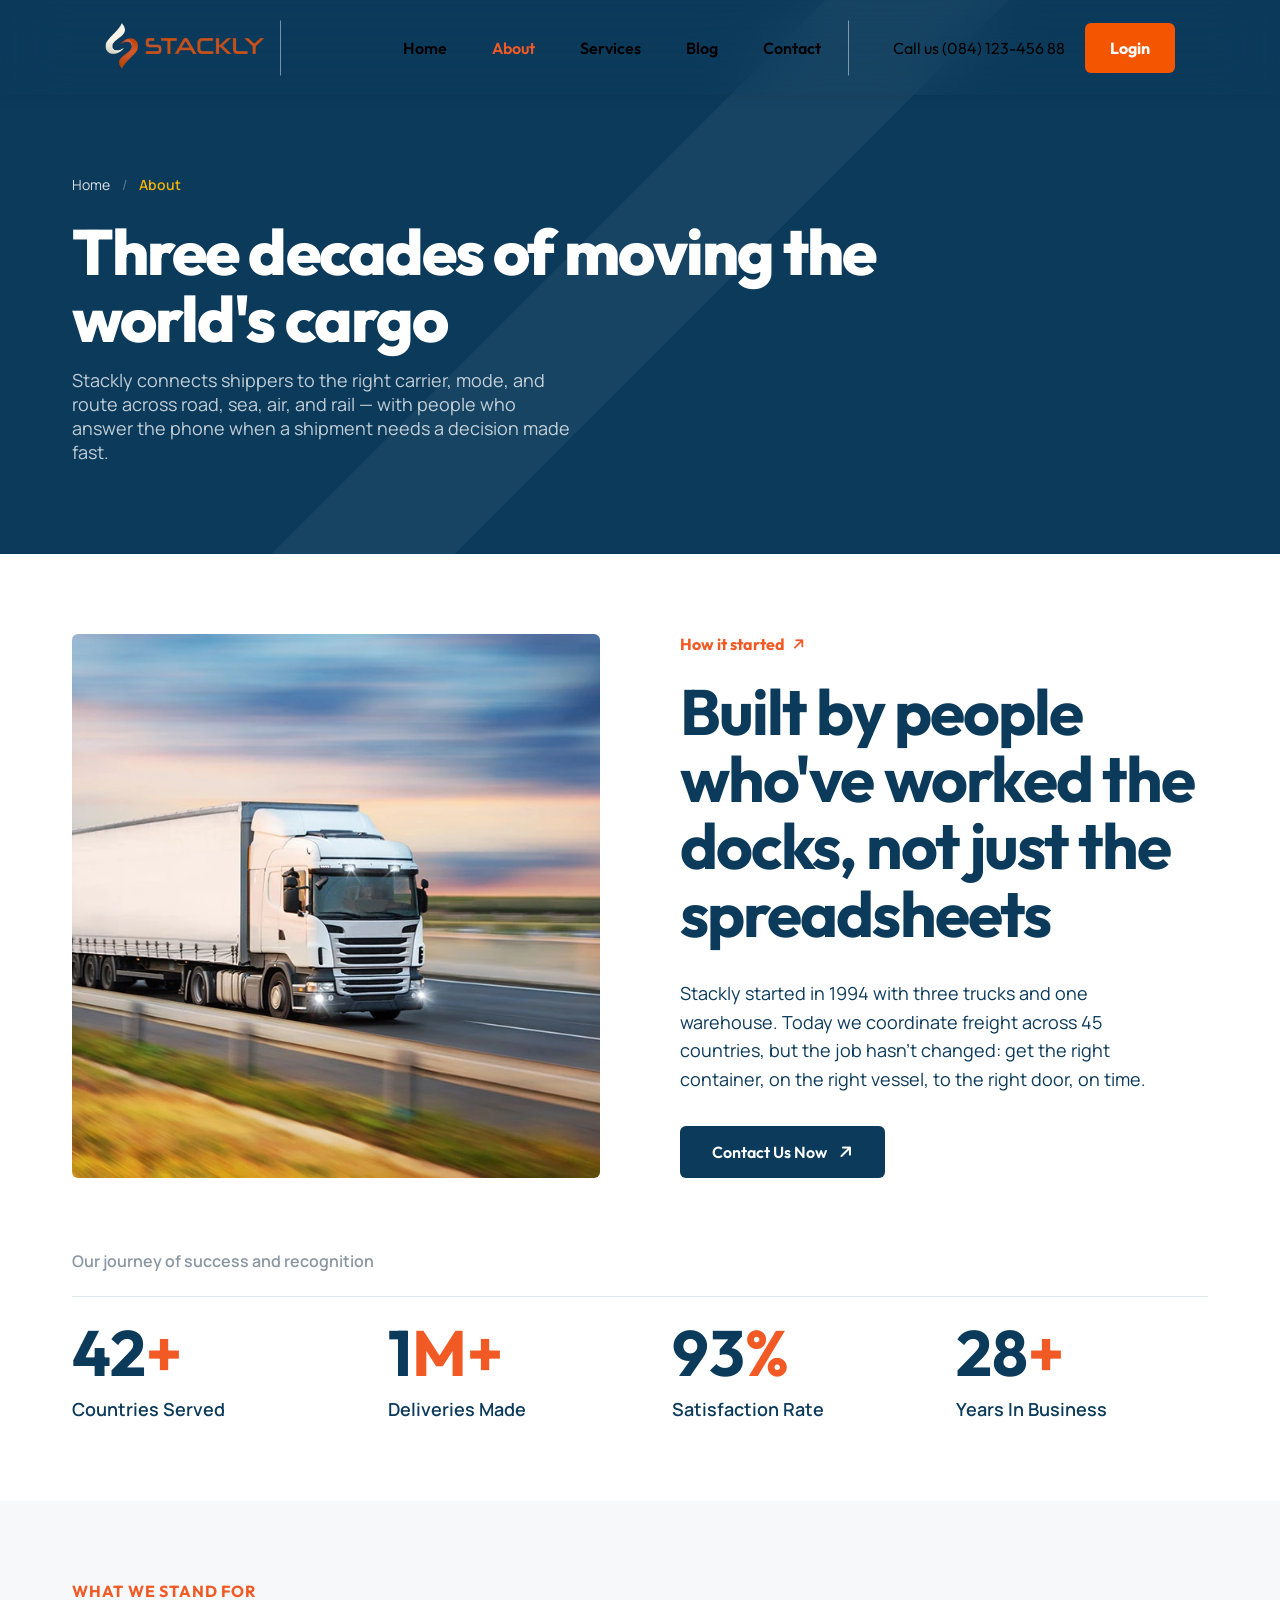
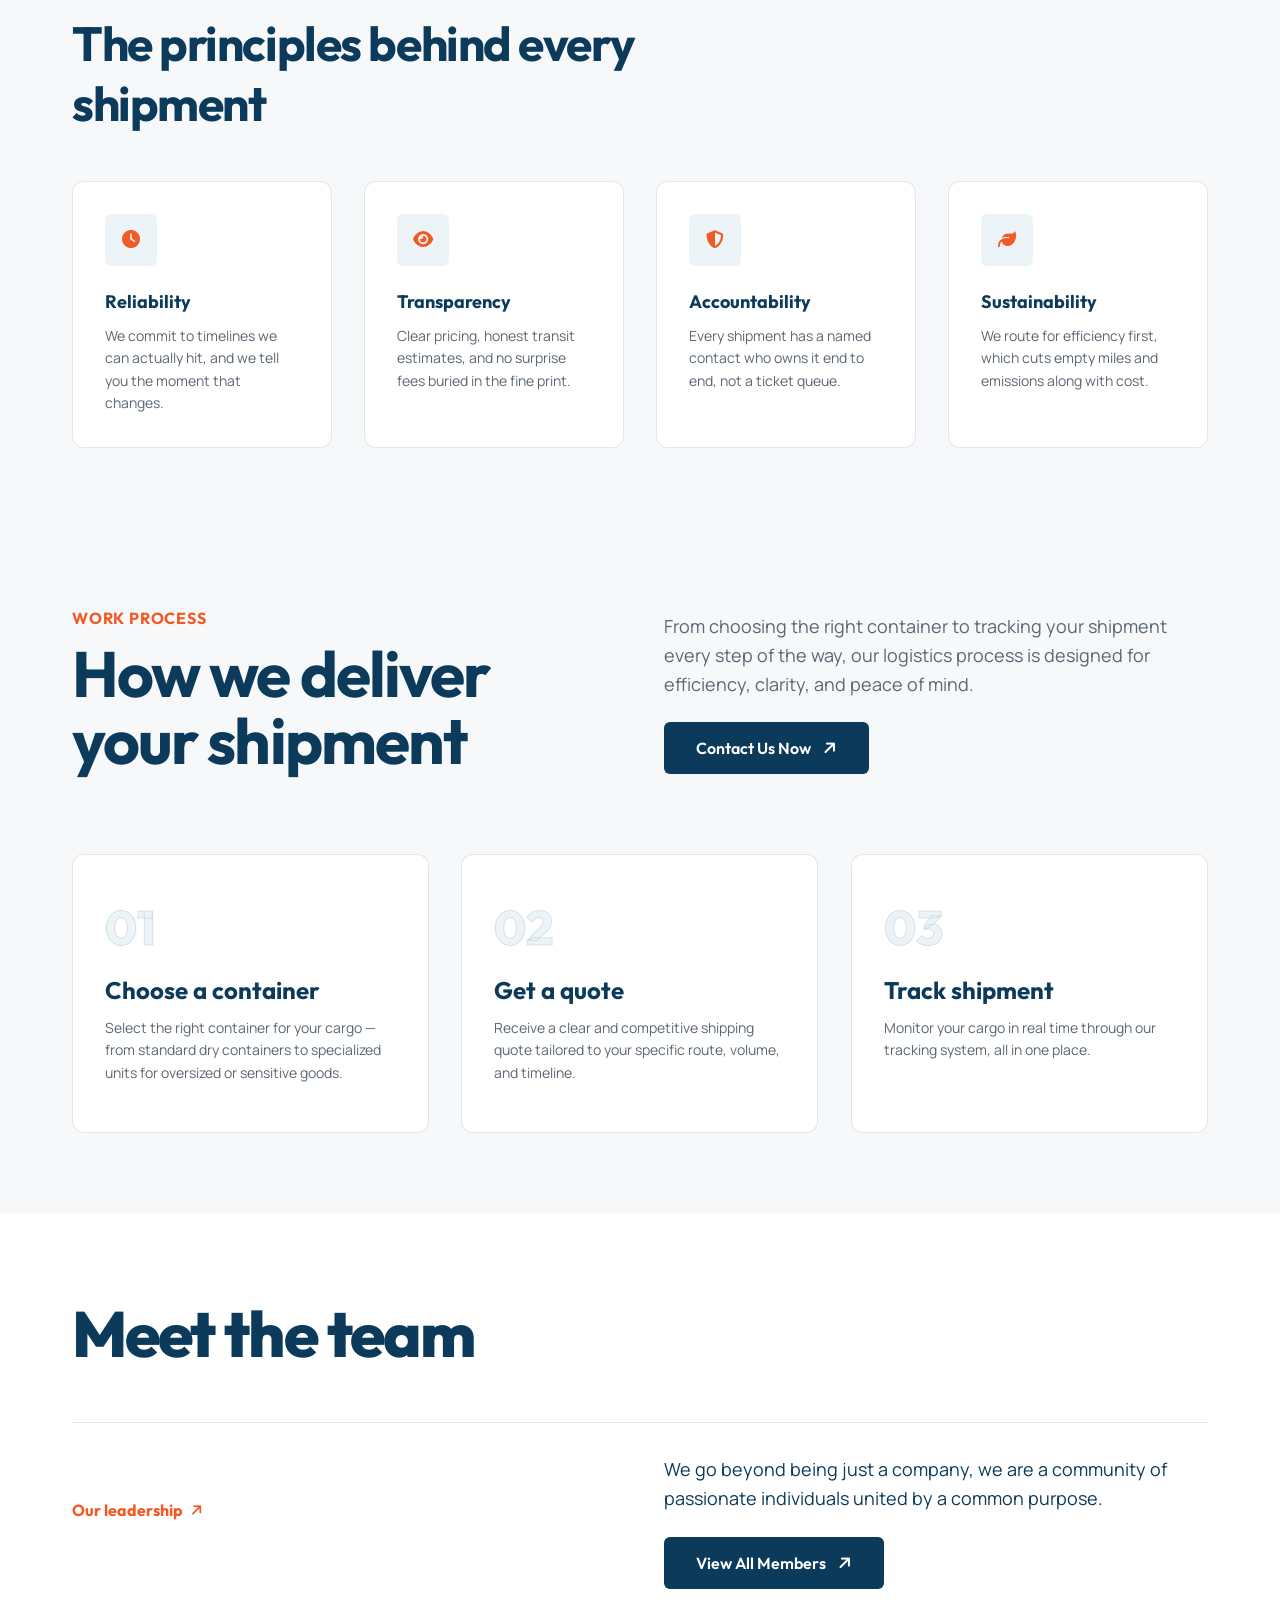
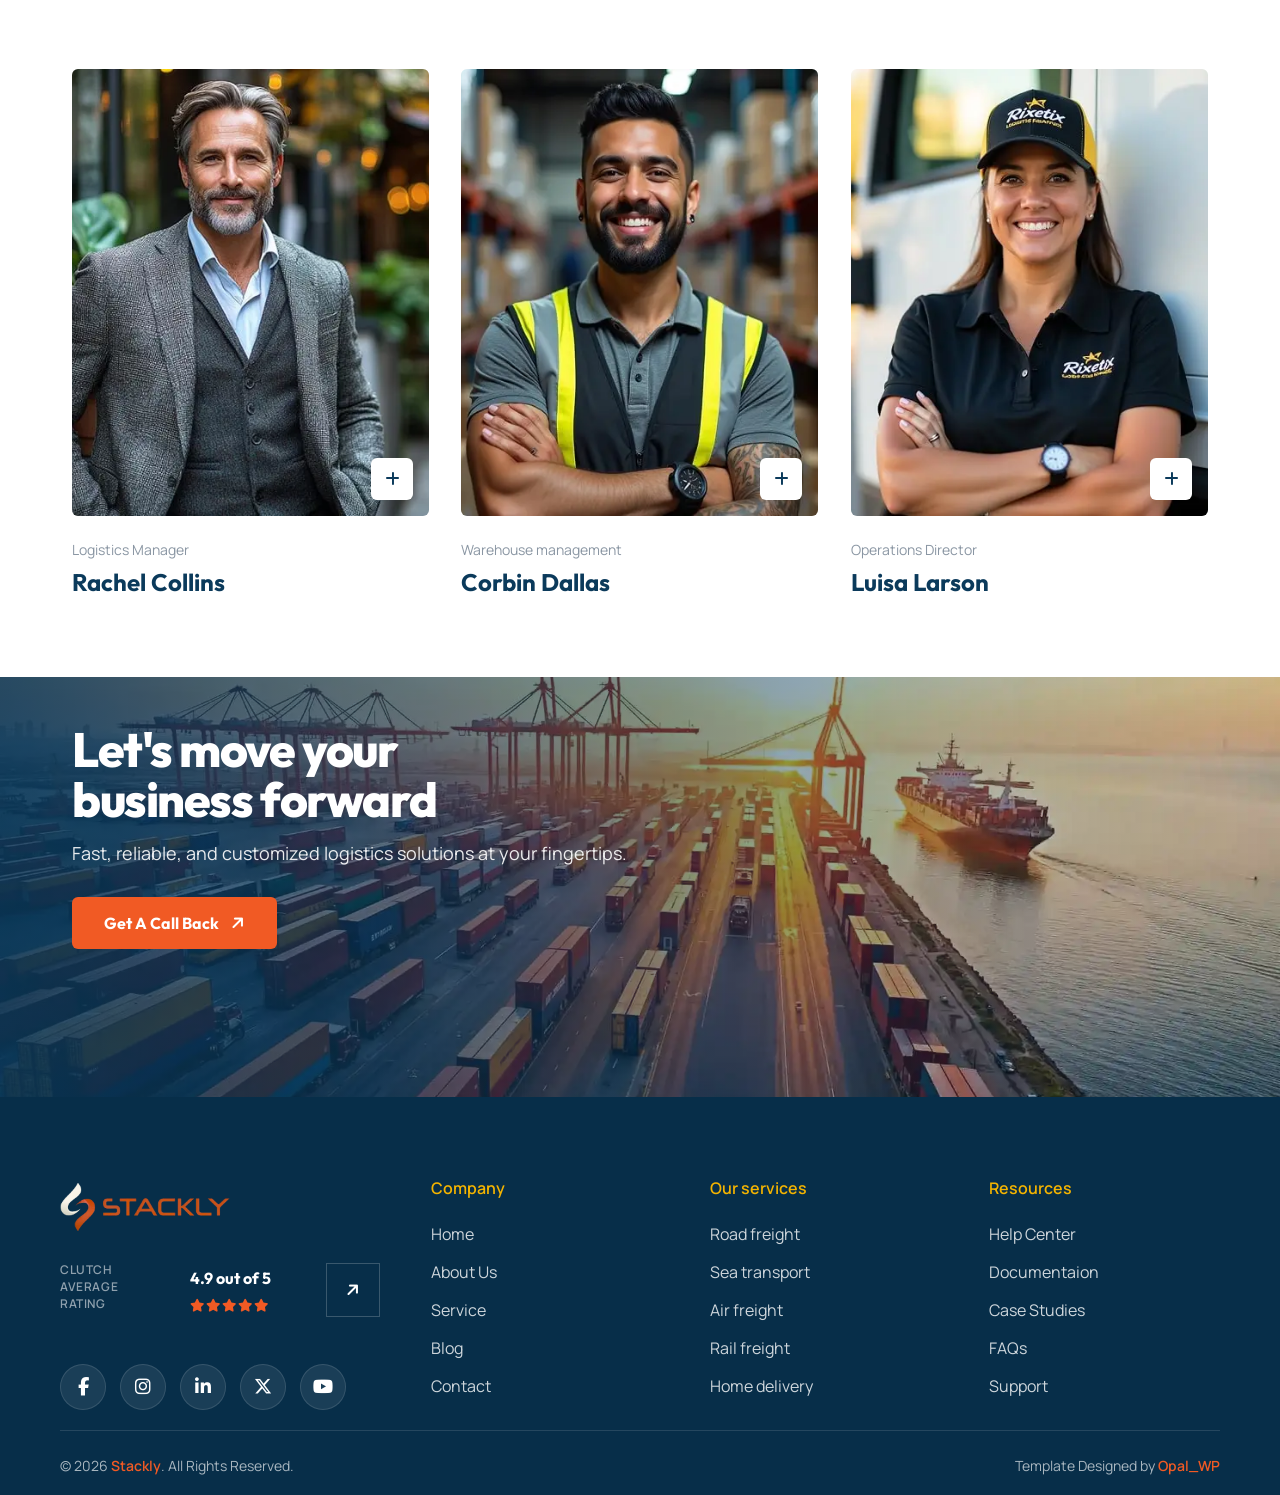
==== about.html @ 56088b1c "pages are complete" ====
<!DOCTYPE html>
<html lang="en">

<head>
    <meta charset="UTF-8">
    <meta name="viewport" content="width=device-width, initial-scale=1.0">
    <link rel="stylesheet" href="https://cdnjs.cloudflare.com/ajax/libs/font-awesome/6.7.2/css/all.min.css">
    <link
        href="https://fonts.googleapis.com/css2?family=Outfit:wght@300;400;500;600;700;800&family=Manrope:wght@400;500;600;700;800&display=swap"
        rel="stylesheet">
    <link rel="stylesheet" href="style.css">
    <link rel="stylesheet" href="pages-extra.css">
    <title>About Us - Stackly Freight Brokerage</title>
</head>

<body>

    <header class="header">
        <div class="logo-area">
            <a href="./index.html">
                <img src="./src/logo/Untitled design-compressed (1).webp" alt="Stackly logo">
            </a>
        </div>

        <nav class="nav-links">
            <a href="./home.html">Home</a>
            <a href="./about.html" class="active">About</a>
            <a href="./service.html">Services</a>
            <a href="./blog.html">Blog</a>
            <a href="./contact.html">Contact</a>
            <a href="./login.html" class="desktop-quote-btn">
                Login
            </a>
        </nav>

        <div class="contact">
            <div class="number">
                Call us (084) 123-456 88
            </div>

            <a href="./login.html" class="quote-btn">
                Login
            </a>
        </div>
        <div class="hamburger">
            <span></span>
            <span></span>
            <span></span>
        </div>

    </header>

    <section class="page-hero" style="padding-bottom: 90px; margin-bottom:0;">
        <div class="page-hero-inner">
            <div class="breadcrumb">
                <a href="./index.html">Home</a>
                <span class="sep">/</span>
                <span class="current">About</span>
            </div>
            <h1>Three decades of moving the world's cargo</h1>
            <p class="para">Stackly connects shippers to the right carrier, mode, and route across road, sea, air, and rail — with people who answer the phone when a shipment needs a decision made fast.</p>
        </div>
    </section>

    <section class="about-stats">
        <div class="about-inner">

            <div class="about-img sk-animate sk-fade-right">
                <img src="./src/images/service_6.webp" alt="Truck at warehouse loading dock">
            </div>

            <div class="about-content sk-animate sk-fade-left">
                <a href="./contact.html" class="eyebrow-link">How it started <i class="fa-solid fa-arrow-right"></i></a>
                <h2>Built by people who've worked the docks, not just the spreadsheets</h2>
                <p class="para">Stackly started in 1994 with three trucks and one warehouse. Today we coordinate freight across 45 countries, but the job hasn't changed: get the right container, on the right vessel, to the right door, on time.</p>
                <a href="./contact.html" class="btn-primary">Contact Us Now <i class="fa-solid fa-arrow-right"></i></a>
            </div>

            <div class="stats-row sk-animate">
                <p class="stats-caption">Our journey of success and recognition</p>
                <div class="stats-grid">
                    <div class="stat-item">
                        <h3><span class="counter" data-target="45">0</span><span class="stat-suffix">+</span></h3>
                        <p>Countries Served</p>
                    </div>
                    <div class="stat-item">
                        <h3><span class="counter" data-target="2">0</span><span class="stat-unit">M</span><span
                                class="stat-suffix">+</span></h3>
                        <p>Deliveries Made</p>
                    </div>
                    <div class="stat-item">
                        <h3><span class="counter" data-target="99">0</span><span class="stat-suffix">%</span></h3>
                        <p>Satisfaction Rate</p>
                    </div>
                    <div class="stat-item">
                        <h3><span class="counter" data-target="30">0</span><span class="stat-suffix">+</span></h3>
                        <p>Years In Business</p>
                    </div>
                </div>
            </div>

        </div>
    </section>

    <section class="values">
        <div class="values-inner">
            <div class="values-head sk-animate">
                <span class="eyebrow">What we stand for</span>
                <h2>The principles behind every shipment</h2>
            </div>
            <div class="values-grid">
                <div class="value-card sk-animate">
                    <i class="fa-solid fa-clock"></i>
                    <h4>Reliability</h4>
                    <p>We commit to timelines we can actually hit, and we tell you the moment that changes.</p>
                </div>
                <div class="value-card sk-animate sk-delay-1">
                    <i class="fa-solid fa-eye"></i>
                    <h4>Transparency</h4>
                    <p>Clear pricing, honest transit estimates, and no surprise fees buried in the fine print.</p>
                </div>
                <div class="value-card sk-animate sk-delay-2">
                    <i class="fa-solid fa-shield-halved"></i>
                    <h4>Accountability</h4>
                    <p>Every shipment has a named contact who owns it end to end, not a ticket queue.</p>
                </div>
                <div class="value-card sk-animate sk-delay-3">
                    <i class="fa-solid fa-leaf"></i>
                    <h4>Sustainability</h4>
                    <p>We route for efficiency first, which cuts empty miles and emissions along with cost.</p>
                </div>
            </div>
        </div>
    </section>

    <section class="process">
        <div class="process-inner">
            <div class="process-head">
                <div class="process-head-left sk-animate sk-fade-right">
                    <p class="eyebrow">Work process</p>
                    <h2>How we deliver your shipment</h2>
                </div>
                <div class="process-head-right sk-animate sk-fade-left">
                    <p class="para">From choosing the right container to tracking your shipment every step of the way,
                        our logistics process is designed for efficiency, clarity, and peace of mind.</p>
                    <a href="./contact.html" class="btn-primary">Contact Us Now <i
                            class="fa-solid fa-arrow-right"></i></a>
                </div>
            </div>

            <div class="process-grid">
                <div class="process-step sk-animate">
                    <span class="process-num">01</span>
                    <h3>Choose a container</h3>
                    <p>Select the right container for your cargo — from standard dry containers to specialized units for
                        oversized or sensitive goods.</p>
                </div>
                <div class="process-step sk-animate sk-delay-1">
                    <span class="process-num">02</span>
                    <h3>Get a quote</h3>
                    <p>Receive a clear and competitive shipping quote tailored to your specific route, volume, and
                        timeline.</p>
                </div>
                <div class="process-step sk-animate sk-delay-2">
                    <span class="process-num">03</span>
                    <h3>Track shipment</h3>
                    <p>Monitor your cargo in real time through our tracking system, all in one place.</p>
                </div>
            </div>
        </div>
    </section>

    <section class="team">
        <div class="team-inner">

            <h2 class="team-title sk-animate">Meet the team</h2>

            <div class="team-head">
                <a href="./404.html" class="eyebrow-link">Our leadership <i class="fa-solid fa-arrow-right"></i></a>
                <div class="team-head-right">
                    <p class="para">We go beyond being just a company, we are a community of passionate individuals
                        united by a common purpose.</p>
                    <a href="./404.html" class="btn-primary">View All Members <i
                            class="fa-solid fa-arrow-right"></i></a>
                </div>
            </div>

            <div class="team-grid">
                <div class="team-card sk-animate">
                    <div class="team-img">
                        <img src="./src/images/team-1.webp" alt="Rachel Collins">
                        <button class="team-plus" aria-label="View profile"><i class="fa-solid fa-plus"></i></button>
                    </div>
                    <p class="team-role">Logistics Manager</p>
                    <h3>Rachel Collins</h3>
                </div>
                <div class="team-card sk-animate sk-delay-1">
                    <div class="team-img">
                        <img src="./src/images/team-2.webp" alt="Corbin Dallas">
                        <button class="team-plus" aria-label="View profile"><i class="fa-solid fa-plus"></i></button>
                    </div>
                    <p class="team-role">Warehouse management</p>
                    <h3>Corbin Dallas</h3>
                </div>
                <div class="team-card sk-animate sk-delay-2">
                    <div class="team-img">
                        <img src="./src/images/team-3.webp" alt="Luisa Larson">
                        <button class="team-plus" aria-label="View profile"><i class="fa-solid fa-plus"></i></button>
                    </div>
                    <p class="team-role">Operations Director</p>
                    <h3>Luisa Larson</h3>
                </div>
            </div>

        </div>
    </section>

    <section class="cta-banner">
        <div class="cta-bg">
            <img src="./src/images/h3_bg-5 (1) (1).webp" alt="Container port at sunset">
        </div>
        <div class="cta-inner sk-animate">
            <h2>Let's move your<br>business forward</h2>
            <p>Fast, reliable, and customized logistics solutions at your fingertips.</p>
            <a href="./contact.html" class="btn-cta">Get A Call Back <i class="fa-solid fa-arrow-right"></i></a>
        </div>
    </section>

      <footer class="site-footer">
        <div class="footer-inner">
 
            <div class="footer-top">
                <div class="footer-brand">
                    <a href="./index.html">
                        <img src="./src/logo/Untitled design-compressed (1).webp" alt="Stackly logo" class="footer-logo">
     
                    </a>
                    <div class="footer-rating">
                        <span class="rating-label">Clutch Average Rating</span>
                        <div class="rating-row">
                            <span class="rating-score">4.9 out of 5</span>
                            <span class="rating-stars">
                                <i class="fa-solid fa-star"></i>
                                <i class="fa-solid fa-star"></i>
                                <i class="fa-solid fa-star"></i>
                                <i class="fa-solid fa-star"></i>
                                <i class="fa-solid fa-star"></i>
                            </span>
                        </div>
                        <a href="./contact.html" class="rating-arrow" aria-label="Read our reviews"><i class="fa-solid fa-arrow-right"></i></a>
                    </div>
                   <div class="social">
    <a href="./404.html" aria-label="Facebook">
        <i class="fa-brands fa-facebook-f"></i>
    </a>

    <a href="./404.html" aria-label="Instagram">
        <i class="fa-brands fa-instagram"></i>
    </a>

    <a href="./404.html" aria-label="LinkedIn">
        <i class="fa-brands fa-linkedin-in"></i>
    </a>

    <a href="./404.html" aria-label="X">
        <i class="fa-brands fa-x-twitter"></i>
    </a>

    <a href="./404.html" aria-label="YouTube">
        <i class="fa-brands fa-youtube"></i>
    </a>
</div>
                </div>
 
                <div class="footer-links">
                    <h4>Company</h4>
                    <ul>
                         <li><a href="./home.html">Home</a></li>
                         <li><a href="./about.html">About Us</a></li>
                        <li><a href="./service.html">Service</a></li>
                        <li><a href="./blog.html">Blog</a></li>
                        <li><a href="./contact.html">Contact</a></li>
                    </ul>
                </div>
 
                <div class="footer-links">
                    <h4>Our services</h4>
                    <ul>
                        <li><a href="./service.html">Road freight</a></li>
                        <li><a href="./service.html">Sea transport</a></li>
                        <li><a href="./service.html">Air freight</a></li>
                        <li><a href="./service.html">Rail freight</a></li>
                        <li><a href="./service.html">Home delivery</a></li>
                     
                    </ul>
                </div>
                <div class="footer-links">
                    <h4>Resources</h4>
                    <ul>
                        <li><a href="./404.html">Help Center</a></li>
                        <li><a href="./404.html">Documentaion</a></li>
                        <li><a href="./404.html">Case Studies</a></li>
                        <li><a href="./404.html">FAQs</a></li>
                        <li><a href="./404.html">Support</a></li>
                    </ul>
                </div>
            </div>
 
 
           
 
            <div class="footer-divider"></div>
 
            <div class="footer-bottom">
                <p>© 2026 <span class="brand-accent">Stackly</span>. All Rights Reserved.</p>
                <p>Template Designed by <span class="brand-accent">Opal_WP</span></p>
            </div>
 
        </div>
    </footer>

    <script src="./nav.js"></script>
    <script src="./counter.js"></script>
    <script>
        document.addEventListener('DOMContentLoaded', () => {
            const revealEls = document.querySelectorAll('.sk-animate');
            if (!revealEls.length) return;
            const observer = new IntersectionObserver((entries) => {
                entries.forEach(entry => {
                    if (entry.isIntersecting) {
                        entry.target.classList.add('sk-in-view');
                        observer.unobserve(entry.target);
                    }
                });
            }, { threshold: 0.15, rootMargin: '0px 0px -60px 0px' });
            revealEls.forEach(el => observer.observe(el));
        });
    </script>
</body>

</html>
---- style.css ----
:root{

  /* ========== COLORS ========== */

  --primary: #0B3A5B;
  --primary-dark: #072E49;
  --secondary: #F15A24;
  --accent: #F4B400;

  --white: #ffffff;
  --black: #101010;

  --text-primary: #0B3A5B;
  --text-secondary: #5B6773;
  --text-light: #8A96A3;

  --bg-body: #F6F8FA;
  --bg-section: #EDF4F8;
  --bg-dark: #0B3A5B;

  --border: rgba(11,58,91,.12);

  /* ========== TYPOGRAPHY ========== */

  --font-primary: "Outfit", sans-serif;
  --font-secondary: "Manrope", sans-serif;

  --fw-light:300;
  --fw-regular:400;
  --fw-medium:500;
  --fw-semibold:600;
  --fw-bold:700;
  --fw-extrabold:800;

  /* Font Sizes */

  --fs-xs:.875rem;
  --fs-sm:1rem;
  --fs-md:1.125rem;
  --fs-lg:1.5rem;
  --fs-xl:2rem;
  --fs-2xl:3rem;
  --fs-3xl:4rem;
  --fs-4xl:5rem;
  --fs-hero:clamp(4rem,8vw,7rem);

  /* Line Heights */

  --lh-tight:1;
  --lh-heading:1.05;
  --lh-body:1.6;

  /* Letter Spacing */

  --tracking-tight:-0.03em;
  --tracking-normal:0;
  --tracking-wide:.05em;

  /* ========== SPACING ========== */

  --space-xs:.5rem;
  --space-sm:.75rem;
  --space-md:1rem;
  --space-lg:1.5rem;
  --space-xl:2rem;
  --space-2xl:3rem;
  --space-3xl:5rem;
  --space-section:7rem;

  /* ========== LAYOUT ========== */

  --container:1200px;
  --container-lg:1440px;

  --radius-sm:6px;
  --radius-md:12px;
  --radius-lg:20px;
  --radius-xl:32px;
  --radius-full:999px;

  /* ========== SHADOWS ========== */

  --shadow-sm:0 4px 12px rgba(0,0,0,.05);
  --shadow-md:0 12px 30px rgba(0,0,0,.08);
  --shadow-lg:0 20px 60px rgba(0,0,0,.12);

  /* ========== TRANSITIONS ========== */

  --transition:.35s cubic-bezier(.2,.7,.2,1);

  /* ========== Z INDEX ========== */

  --z-header:1000;
  --z-dropdown:1010;
  --z-modal:9999;

  /* ========== ANIMATION ========== */

  --ease-out:cubic-bezier(.16,1,.3,1);
  --anim-fast:.3s;
  --anim-base:.7s;
  --anim-slow:1.1s;
  --reveal-distance:36px;
}


*{
    padding: 0;
    margin: 0;
    box-sizing: border-box;
}
html,body{
    width: 100%;
    overflow-x: hidden;
    font-family: "Outfit", sans-serif;
}
html{
    scroll-behavior: smooth;
}

/* ========== KEYFRAMES ========== */

@keyframes sk-fade-in{
    from{ opacity: 0; }
    to{ opacity: 1; }
}
@keyframes sk-fade-up{
    from{ opacity: 0; transform: translateY(var(--reveal-distance)); }
    to{ opacity: 1; transform: translateY(0); }
}
@keyframes sk-fade-down{
    from{ opacity: 0; transform: translateY(calc(-1 * var(--reveal-distance))); }
    to{ opacity: 1; transform: translateY(0); }
}
@keyframes sk-fade-left{
    from{ opacity: 0; transform: translateX(40px); }
    to{ opacity: 1; transform: translateX(0); }
}
@keyframes sk-fade-right{
    from{ opacity: 0; transform: translateX(-40px); }
    to{ opacity: 1; transform: translateX(0); }
}
@keyframes sk-scale-in{
    from{ opacity: 0; transform: scale(.92); }
    to{ opacity: 1; transform: scale(1); }
}
@keyframes sk-float{
    0%,100%{ transform: translateY(0); }
    50%{ transform: translateY(-10px); }
}
@keyframes sk-pulse-ring{
    0%{ box-shadow: 0 0 0 0 rgba(241,90,36,.35); }
    100%{ box-shadow: 0 0 0 14px rgba(241,90,36,0); }
}

/* ========== SCROLL-REVEAL SYSTEM ==========
   Add .sk-animate (+ optional .sk-fade-left / .sk-fade-right / .sk-scale)
   to any element in the markup; toggle .sk-in-view via the shared
   IntersectionObserver in script.js to trigger the reveal. Add
   .sk-delay-1 through .sk-delay-6 to stagger groups of elements. */

.sk-animate{
    opacity: 0;
    transform: translateY(var(--reveal-distance));
    transition: opacity var(--anim-base) var(--ease-out),
                transform var(--anim-base) var(--ease-out);
    will-change: opacity, transform;
}
.sk-animate.sk-fade-left{ transform: translateX(40px); }
.sk-animate.sk-fade-right{ transform: translateX(-40px); }
.sk-animate.sk-scale{ transform: scale(.92); }

.sk-animate.sk-in-view{
    opacity: 1;
    transform: none;
}

.sk-delay-1{ transition-delay: .08s; }
.sk-delay-2{ transition-delay: .16s; }
.sk-delay-3{ transition-delay: .24s; }
.sk-delay-4{ transition-delay: .32s; }
.sk-delay-5{ transition-delay: .4s; }
.sk-delay-6{ transition-delay: .48s; }

/* Respect people who've asked for less motion */
@media (prefers-reduced-motion: reduce){
    html{ scroll-behavior: auto; }
    *,
    *::before,
    *::after{
        animation-duration: .001ms !important;
        animation-iteration-count: 1 !important;
        transition-duration: .001ms !important;
        scroll-behavior: auto !important;
    }
    .sk-animate{
        opacity: 1;
        transform: none;
    }
}
section{
    width: 100%;
    padding: 0 0 100px 0 ;
    background-color: var(--bg-body)
}

.header{
    position:fixed;
    top:0;
    left:0;
    width:100%;
    z-index:1000;
    display:flex;
    align-items:center;
    justify-content:space-between;
    height:95px;
    overflow: visible;
    padding:0 60px;
    box-shadow: var(--shadow-sm);
    backdrop-filter: blur(30px);
}


/* diagonal shape */
.logo-area{
    width:220px;
    height:100%;
    display:flex;
    align-items:center;
    padding:0 45px;
    position:relative;
    flex: 1;
    
}
.logo-area img{
    width: 160px;
    height: 100%;
    object-fit: cover;
}
.logo-area::before{
    content:"";
    position:absolute;
    left:220px;  
     top:50%;
    transform:translateY(-50%);
    width:1px;
    height:55px;
    background:rgba(255, 255, 255, 0.451);
}
.nav-links{
    margin:0px 10px;
    display:flex;
    justify-content: center;
    align-items:center;
    gap:45px;
    z-index:100000;
     flex: 2;
    position: relative;
}

.nav-links a{
    color:rgb(0, 0, 0);
    text-decoration:none;
    font-weight:600;
    position:relative;
    transition: var(--transition);
}
.nav-links a::before{
    content:"";
    position:absolute;
    left:0;
    bottom:-6px;
    width:0;
    height:2px;
    background:var(--secondary);
    transition: var(--transition);
}
.nav-links a:hover{
    color: var(--accent);
}
.nav-links a:hover::after{
    width:100%;
}
.nav-links a.active{
    color: var(--secondary);
}
.contact{
    color:rgb(0, 0, 0);
    padding:0 45px;
    display: flex;
    flex-wrap: nowrap;
    gap: 20px;
    align-items: center;
    position:relative;
    gap: 20px;
    flex: 0 0 auto;
}
.contact::before{
    content:"";
    position:absolute;
    left:0;
    top:50%;
    transform:translateY(-50%);
    width:1px;
    height:55px;
    background:rgba(255, 255, 255, 0.451);
}
.quote-btn{
    background:#f45500;
    color:white;
    text-decoration:none;
    padding:15px 25px;
    font-weight:700;
    transition: var(--transition);
    border-radius: var(--radius-sm);
    animation: sk-pulse-ring 2.6s ease-out 1.5s infinite;
}
.quote-btn:hover{
    background: var(--primary-dark);
    transform: translateY(-2px);
    animation-play-state: paused;
}
.quote-btn:active{
    transform: translateY(0);
}
.desktop-quote-btn{
    display: none;
}
.hero-grid{
    height: 100vh;
    display: grid;
    grid-template-columns: 1fr 1fr;
    
}
.hero-left{
    background-image:
        linear-gradient(135deg, transparent 45%, rgba(255,255,255,.08) 45%, rgba(255,255,255,.08) 55%, transparent 55%),
        linear-gradient(135deg, transparent 65%, rgba(255,255,255,.06) 65%, rgba(255,255,255,.06) 75%, transparent 75%);
    background-size: 100% 100%;
    background-color:#F15A24;
    height: 100vh;
    width: 100%;
    color: white;
    display: flex;
    flex-direction: column;
    text-align: flex-start;
    align-content: flex-start;
    align-items: flex-start;
    justify-content: center;
    flex-wrap: wrap;
    gap: 15px;
    padding:0 0 0  80px;
    font-weight: 600;
    font-family:var(--font-primary);
}
.hero-left h1{
    font-size:var(--fs-hero);
    line-height:95.5px;
}
.hero-left :nth-child(1),
.hero-left :nth-child(2),
.hero-left :nth-child(3),
.hero-left :nth-child(4){
    opacity: 0;
    animation: sk-fade-up var(--anim-slow) var(--ease-out) forwards;
}
.hero-left :nth-child(1){
    font-size:var(--fs-lg);
    margin-bottom: 5px;
    animation-delay: .1s;
}
.hero-left h1{
    animation-delay: .22s;
}
.hero-left :nth-child(3){
    font-size:var(--fs-lg);
    margin-top: 10px;
    animation-delay: .38s;
}
.hero-left a{
    text-decoration: none;
    color: var(--black);
    font-size:var(--fs-md);
    margin-top: 20px;
    padding: 20px 20px;
    background-color: white;
    transition: var(--transition);
    animation-delay: .52s;
}
.hero-left a:hover{
    background-color: var(--accent);
    color: var(--white);
    transform: translateX(4px);
}
.hero-left a i{
    margin-left: 5px;
    rotate: -45deg;
    position: relative;
    top: 3px;
    transition: transform var(--anim-fast) var(--ease-out);
}
.hero-left a:hover i{
    transform: translate(3px,3px) rotate(-45deg);
}
.hero-right{
    position: relative;
    background:url(./src/images/h3_bg-1-compressed.webp);
    background-size: cover;
    background-repeat: no-repeat;
    background-position: center;
    animation: sk-fade-left var(--anim-slow) var(--ease-out) .15s both;
}
.hero-right::before{
    width: 100%;
    height: 100%;
     content:"";
    position:absolute;
    inset: 0;
    background:rgba(0, 0, 0, 0.159);
}

.home-service{
    display: flex;
    align-items: center;
    flex-direction: column;
    justify-content: center;
    background-color: var(--bg-body);
}
.home-service .title{
    width: 100%;
    max-width:var(--container);
    display: flex;
    flex-direction: column;
    justify-content: center;
}
.home-service .sub-title{
    display: grid;
    grid-template-columns: 1fr 1fr;
    align-items: center;
    gap: var(--space-xl);
    padding-top: var(--space-lg);
}

.home-service .title h3{
    font-size:var(--fs-2xl);
    color: var(--bg-dark);
    padding-bottom: 50px;
    position: relative;
    font-weight: var(--fw-bold);
}
.home-service .title h3::before{
     content:"";
    position:absolute;
    left:0;
    top:100%;
    transform:translateY(-50%);
    width:100%;
    height:1px;
    background: var(--border);
}

.para{
    color: var(--text-secondary);
    font-size: var(--fs-md);
    font-family: var(--font-secondary);
}
.sub-title :nth-child(1){
    font-size: var(--fs-md);
    color: var(--secondary);
    font-weight: var(--fw-semibold);
}
.sub-title p i{
    margin-left: 6px;
    font-size: var(--fs-xs);
}

/* ========== SERVICE GRID ========== */

.service-grid{
    max-width: var(--container);
    margin: var(--space-3xl) auto 0;
    display: grid;
    grid-template-columns: 1fr 1fr;
    gap: var(--space-xl);
}

.serivce-card{
    background: var(--white);
    border-radius: var(--radius-md);
    overflow: hidden;
    display: flex;
    align-items: stretch;
    box-shadow: var(--shadow-sm);
    transition: var(--transition);
    border: 1px solid var(--border);
}
/* Add class="serivce-card sk-animate sk-delay-N" in markup to stagger these in on scroll */
.serivce-card:nth-child(1){ transition-delay: 0s; }
.serivce-card:nth-child(2){ transition-delay: .06s; }
.serivce-card:nth-child(3){ transition-delay: .12s; }
.serivce-card:nth-child(4){ transition-delay: .18s; }
.serivce-card:nth-child(5){ transition-delay: .24s; }
.serivce-card:nth-child(6){ transition-delay: .3s; }
.serivce-card:hover{
    box-shadow: var(--shadow-lg);
    transform: translateY(-6px);
    border-color: transparent;
}
.serivce-card .card-left{
    flex: 1.1;
    padding: var(--space-xl);
    display: flex;
    flex-direction: column;
    justify-content: center;
    gap: var(--space-sm);
}
.serivce-card .card-left h6{
    font-size: var(--fs-lg);
    color: var(--text-primary);
    font-weight: var(--fw-bold);
}
.serivce-card .card-left p{
    font-size: var(--fs-xs);
    color: var(--text-secondary);
    font-family: var(--font-secondary);
    line-height: var(--lh-body);
}
.serivce-card .card-left .arrow{
    width: 42px;
    height: 42px;
    border-radius: var(--radius-full);
    background: var(--bg-section);
    color: var(--secondary);
    display: flex;
    align-items: center;
    justify-content: center;
    margin-top: var(--space-sm);
    transition: var(--transition);
}
.serivce-card .card-left .arrow i{
    rotate: -45deg;
}
.serivce-card:hover .card-left .arrow{
    background: var(--secondary);
    color: var(--white);
}
.serivce-card .right{
    flex: .9;
    min-height: 220px;
    overflow: hidden;
}
.serivce-card .right img{
    width: 100%;
    height: 100%;
    object-fit: cover;
    display: block;
    transition: var(--transition);
}
.serivce-card:hover .right img{
    transform: scale(1.08);
}

/* ========== ABOUT / STATS SECTION ========== */

.about-stats{
    background: var(--white);
    padding: var(--space-3xl) 0;
}

.about-inner{
    max-width: var(--container);
    margin: 0 auto;
    padding: 0 var(--space-xl);
    display: grid;
    grid-template-columns: 1fr 1fr;
    column-gap: var(--space-3xl);
    row-gap: var(--space-2xl);
}

.about-img{
    grid-column: 1;
    grid-row: 1;
    border-radius: var(--radius-sm);
    overflow: hidden;
}
.about-img img{
    width: 100%;
    height: 100%;
    object-fit: cover;
    display: block;
}

.about-content{
    grid-column: 2;
    grid-row: 1;
    display: flex;
    flex-direction: column;
    justify-content: center;
}

.eyebrow-link{
    display: inline-flex;
    align-items: center;
    gap: var(--space-xs);
    color: var(--secondary);
    font-weight: var(--fw-bold);
    font-size: var(--fs-sm);
    text-decoration: none;
    margin-bottom: var(--space-lg);
    width: fit-content;
    transition: var(--transition);
}
.eyebrow-link i{
    font-size: var(--fs-xs);
    rotate: -45deg;
    transition: var(--transition);
}
.eyebrow-link:hover{
    color: var(--primary-dark);
}
.eyebrow-link:hover i{
    transform: translateX(3px);
}

.about-content h2{
    font-family: var(--font-primary);
    font-size: var(--fs-3xl);
    line-height: var(--lh-heading);
    color: var(--primary);
    font-weight: var(--fw-bold);
    letter-spacing: var(--tracking-tight);
    margin-bottom: var(--space-xl);
}

.about-content .para{
    color: var(--primary);
    font-family: var(--font-secondary);
    font-size: var(--fs-md);
    line-height: var(--lh-body);
    max-width: 46ch;
    margin-bottom: var(--space-xl);
}

.btn-primary{
    display: inline-flex;
    align-items: center;
    gap: var(--space-sm);
    background: var(--primary);
    color: var(--white);
    font-weight: var(--fw-semibold);
    font-size: var(--fs-sm);
    text-decoration: none;
    padding: var(--space-md) var(--space-xl);
    border-radius: var(--radius-sm);
    width: fit-content;
    transition: var(--transition);
    border: none;
    cursor: pointer;
}
.btn-primary i{
    rotate: -45deg;
    transition: var(--transition);
}
.btn-primary:hover{
    background: var(--secondary);
}
.btn-primary:hover i{
    transform: translateX(3px);
}

.stats-row{
    grid-column: 1 / -1;
    grid-row: 2;
    margin-top: var(--space-lg);
}

.stats-caption{
    color: var(--text-light);
    font-family: var(--font-secondary);
    font-size: var(--fs-sm);
    font-weight: var(--fw-semibold);
    margin-bottom: var(--space-lg);
}

.stats-grid{
    display: grid;
    grid-template-columns: repeat(4, 1fr);
}

.stat-item{
    border-top: 1px solid var(--border);
    padding-top: var(--space-lg);
}
.stat-item:not(:first-child){
    padding-left: var(--space-xl);
}

.stat-item h3{
    font-family: var(--font-primary);
    font-size: var(--fs-3xl);
    font-weight: var(--fw-bold);
    color: var(--primary);
    line-height: var(--lh-tight);
    display: flex;
    align-items: baseline;
}
.stat-item h3 .stat-suffix,
.stat-item h3 .stat-unit{
    color: var(--secondary);
}

.stat-item p{
    font-family: var(--font-secondary);
    color: var(--primary);
    font-weight: var(--fw-semibold);
    font-size: var(--fs-md);
    margin-top: var(--space-sm);
}
/* ========== WORK PROCESS SECTION ========== */

.process{
    background: var(--bg-body);
    padding: var(--space-3xl) 0;
}

.process-inner{
    max-width: var(--container);
    margin: 0 auto;
    padding: 0 var(--space-xl);
}

.process-head{
    display: grid;
    grid-template-columns: 1fr 1fr;
    gap: var(--space-2xl);
    align-items: end;
    margin-bottom: var(--space-3xl);
}

.process-head .eyebrow{
    color: var(--secondary);
    font-weight: var(--fw-bold);
    font-size: var(--fs-sm);
    text-transform: uppercase;
    letter-spacing: var(--tracking-wide);
    margin-bottom: var(--space-sm);
}

.process-head-left h2{
    font-family: var(--font-primary);
    font-size: var(--fs-3xl);
    line-height: var(--lh-heading);
    color: var(--primary);
    font-weight: var(--fw-bold);
    letter-spacing: var(--tracking-tight);
}

.process-head-right .para{
    color: var(--text-secondary);
    font-family: var(--font-secondary);
    font-size: var(--fs-md);
    line-height: var(--lh-body);
    margin-bottom: var(--space-lg);
    max-width: 46ch;
}

.process-grid{
    display: grid;
    grid-template-columns: repeat(3, 1fr);
    gap: var(--space-xl);
}

.process-step{
    background: var(--white);
    border: 1px solid var(--border);
    border-radius: var(--radius-md);
    padding: var(--space-2xl) var(--space-xl);
    transition: var(--transition);
    opacity: 0;
    transform: translateY(30px);
}
.process-step.in-view{
    opacity: 1;
    transform: translateY(0);
}
.process-step:hover{
    border-color: var(--secondary);
    box-shadow: var(--shadow-md);
    transform: translateY(-6px);
}

.process-num{
    display: block;
    font-family: var(--font-primary);
    font-size: var(--fs-2xl);
    font-weight: var(--fw-extrabold);
    color: var(--bg-section);
    -webkit-text-stroke: 1px var(--border);
    line-height: 1;
    margin-bottom: var(--space-lg);
    transition: var(--transition);
}
.process-step:hover .process-num{
    color: var(--secondary);
    -webkit-text-stroke: 1px var(--secondary);
}

.process-step h3{
    font-family: var(--font-primary);
    font-size: var(--fs-lg);
    font-weight: var(--fw-bold);
    color: var(--primary);
    margin-bottom: var(--space-sm);
}

.process-step p{
    font-family: var(--font-secondary);
    color: var(--text-secondary);
    font-size: var(--fs-xs);
    line-height: var(--lh-body);
}


@media (max-width: 1024px){
    .process-head{
        grid-template-columns: 1fr;
        align-items: start;
        gap: var(--space-lg);
    }
    .process-head-left h2{
        font-size: var(--fs-2xl);
    }
    .process-grid{
        grid-template-columns: 1fr 1fr;
    }
}

@media (max-width: 640px){
    .process-grid{
        grid-template-columns: 1fr;
    }
}
@media (max-width: 1024px){
    .about-inner{
        grid-template-columns: 1fr;
    }
    .about-img,
    .about-content{
        grid-column: 1;
    }
    .about-img{ grid-row: 1; }
    .about-content{ grid-row: 2; }
    .stats-row{ grid-row: 3; }

    .about-content h2{
        font-size: var(--fs-2xl);
    }
    .stats-grid{
        grid-template-columns: repeat(2, 1fr);
        row-gap: var(--space-xl);
    }
    .stat-item:nth-child(3){
        padding-left: 0;
    }
}

@media (max-width: 560px){
    .stats-grid{
        grid-template-columns: 1fr;
    }
    .stat-item{
        padding-left: 0 !important;
    }
}
@media (max-width:1140px) {
    .contact::before{
        display: none;
    }
    .hamburger{
        
        width: 40px;
        height: 40px;
        display: flex;
        flex-direction: column;
        align-items: center;
        justify-content: center;
        gap: 6px;
        background-color: #f45500;
       
    }
    .hamburger span{
        height: 2px;
        width: 28px;
        border-radius: 25px;
        background-color: rgb(255, 255, 255);  
         transition: 0.4s ease; 
    }
    .hamburger.active span:nth-child(1){
            transform:translateY(9px) rotate(45deg);
    }
    .hamburger.active span:nth-child(2){
           opacity: 0;
    }
    .hamburger.active span:nth-child(3){
            transform:translateY(-9px) rotate(-45deg);
    }
    .nav-links{
        position: fixed;
        top: 95px;
        right: 0;
        width: 300px;
        height: calc(100vh - 95px);
        padding: 20px;
        background: var(--primary-dark);
        
        display: flex;
        flex-direction: column;
        justify-content: flex-start;
        align-items: flex-start;

        transform: translateX(110%);
        transition: .35s ease;

        overflow-y: auto;
        z-index: 999999;
    }
    .nav-links.active{
        transform: translateX(0);
    }
    .nav-links a{
        width: 100%;
        color: white;
        padding: var(--space-md) 0;
        border-bottom: 1px solid rgba(255,255,255,.1);
    }
    .header{
        padding: 0 20px;
    }
    .logo-area{
        padding: 0 15px;
    }
    .logo-area::before{
        display: none;
    }
    .quote-btn{
        padding:15px 25px;
    }
    .hero-left{
        padding: 40px;
        gap: 10px;
    }
    .hero-left h1{
        line-height: 75px;
    }
    .service-grid{
        grid-template-columns: 1fr;
        padding: 0 20px;
    }
    .home-service .sub-title{
        grid-template-columns: 1fr;
        gap: var(--space-sm);
    }
 
}
@media (max-width:720px) {
    .header{
        padding: 0;
    }
    .hero-grid{
        grid-template-columns: 1fr;
    
    }
    .hero-right{
        display: none;
    }
    .hero-left{
        padding: 20px;
        gap: 0;
    }
    .number{
        display: none;
    }
    .quote-btn{
        display: none;
    }
    .desktop-quote-btn{
        display: flex;
         background:#f45500;
    color:white;
    text-decoration:none;
    padding:25px 35px;
    font-weight:700;
    margin-top: 5px;
    text-align: center;
    justify-content: center;
    }
    .logo-area img{
    width: 150px;
    height: 100%;
    object-fit: cover;
}
.hamburger{
        margin-right: 10px;
    height: 30px;
}
.serivce-card{
    flex-direction: column;
}
.serivce-card .right{
    min-height: 180px;
}
}

@media (max-width:425px) {
    .hero-grid{
        grid-template-columns: 1fr;
        justify-content: center;
        align-items: center;
    }
    .hero-left{
        justify-content: center;
        align-items: flex-start;
                padding-top: 100px;

    }
    .hero-left h1{
        line-height: 65px;
    }
    .hero-left :nth-child(1){
    font-size:var(--fs-sm);
    margin-bottom: 2px;
}
.hero-left :nth-child(3){
    font-size:var(--fs-sm);
    margin-top: 2px;
}
    .hero-left a{
    padding: 10px 10px;
    font-size: var(--fs-sm);
    }
}


/* ========== QUOTE / CONTACT SECTION ========== */

.quote{
    background: var(--primary);
    padding: var(--space-3xl) 0 50px;

}

.quote-inner{
    max-width: var(--container);
    margin: 0 auto;
    padding: 0 var(--space-xl);
}

.quote-head h2{
    font-family: var(--font-primary);
    font-size: var(--fs-4xl);
    line-height: var(--lh-heading);
    color: var(--white);
    font-weight: var(--fw-extrabold);
    letter-spacing: var(--tracking-tight);
    margin-bottom: var(--space-2xl);
}

.quote-body{
    display: grid;
    grid-template-columns: 1fr 1fr;
    gap: var(--space-3xl);
    border-top: 1px solid rgba(255,255,255,.15);
    padding-top: var(--space-2xl);
    padding-bottom: var(--space-2xl);
}

.eyebrow-link-light{
    color: var(--secondary);
    margin-bottom: var(--space-xl);
}

.quote-figure img{
    width: 100%;
    max-width: 460px;
    display: block;
    border-radius: var(--radius-sm);
}

.quote-lead{
    font-family: var(--font-secondary);
    color: var(--white);
    font-size: var(--fs-lg);
    line-height: var(--lh-body);
    font-weight: var(--fw-medium);
    margin-bottom: var(--space-2xl);
    max-width: 40ch;
}

.contact-item{
    display: grid;
    grid-template-columns: 1fr 1.2fr;
    gap: var(--space-lg);
    padding: var(--space-lg) 0;
    border-top: 1px solid rgba(255,255,255,.15);
}
.contact-item span{
    font-family: var(--font-secondary);
    color: var(--accent);
    font-weight: var(--fw-semibold);
    font-size: var(--fs-sm);
}
.contact-item p{
    font-family: var(--font-primary);
    color: var(--white);
    font-weight: var(--fw-semibold);
    font-size: var(--fs-lg);
}

/* ========== QUOTE FORM CARD (overlaps navy + container-yard photo) ========== */

.quote-form-section{
    background-image: url('./src/images/service_6.webp');
    background-size: cover;
    background-position: center;
    padding: 0 var(--space-xl) var(--space-3xl);
    margin-top: calc(-1 * var(--space-3xl));
    padding: 50px;
}

.quote-card{
    display: flex;
    justify-content: center;
    align-items: center;
    flex-direction: column;
    max-width: 700px;
    margin: 0 auto;
    background:transparent;
backdrop-filter: blur(10px);
    border-radius: var(--radius-md);
    padding: var(--space-2xl);
    box-shadow: var(--shadow-lg);
}

.quote-card-lead{
    font-family: var(--font-primary);
    color: var(--primary);
    font-size: var(--fs-lg);
    font-weight: var(--fw-semibold);
    line-height: var(--lh-heading);
    margin-bottom: var(--space-xl);
    max-width: 46ch;
}

.field{
    display: flex;
    flex-direction: column;
    gap: var(--space-xs);
}
.field label{
    font-family: var(--font-secondary);
    color: var(--secondary);
    font-weight: var(--fw-bold);
    font-size: var(--fs-sm);
}
.field input,
.field select,
.field textarea{
    padding: var(--space-md);
    border: 1px solid var(--border);
    border-radius: var(--radius-sm);
    background: var(--white);
    font-family: var(--font-secondary);
    font-size: var(--fs-sm);
    color: var(--text-primary);
    appearance: none;
    -webkit-appearance: none;
}
.field textarea{
    resize: vertical;
    min-height: 120px;
}
.field select{
    background-image: url("data:image/svg+xml,%3Csvg xmlns='http://www.w3.org/2000/svg' width='14' height='9' viewBox='0 0 14 9'%3E%3Cpath fill='%230B3A5B' d='M7 9 0 1.6 1.6 0 7 5.8 12.4 0 14 1.6z'/%3E%3C/svg%3E");
    background-repeat: no-repeat;
    background-position: right var(--space-md) center;
    padding-right: var(--space-2xl);
}
.field input::placeholder,
.field textarea::placeholder{
    color: var(--text-light);
}
.field input:focus,
.field select:focus,
.field textarea:focus{
    outline: 2px solid var(--secondary);
}

.form-row{
    display: grid;
    grid-template-columns: 1fr 1fr;
    gap: var(--space-lg);
    margin-bottom: var(--space-lg);
}

.form-footer{
    display: flex;
    align-items: center;
    justify-content: space-between;
    gap: var(--space-lg);
    margin-top: var(--space-md);
    flex-wrap: wrap;
}

.form-note{
    font-family: var(--font-secondary);
    font-size: var(--fs-xs);
    color:var(--secondary);
    text-align: right;
}
.form-note a{
    color: rgba(255, 0, 0, 0.505);
    text-decoration: underline;
    font-weight: var(--fw-semibold);
    cursor: pointer;
}

@media (max-width: 1024px){
    .quote-body{
        grid-template-columns: 1fr;
    }
    .quote-head h2{
        font-size: var(--fs-3xl);
    }
    .quote-figure img{
        max-width: 100%;
    }
    .quote-card{
        transform: translateY(-15%);
        padding: var(--space-xl);
    }
}

@media (max-width: 640px){
    .form-row{
        grid-template-columns: 1fr;
    }
    .form-footer{
        flex-direction: column;
        align-items: flex-start;
    }
    .form-note{
        text-align: left;
    }
    .contact-item{
        grid-template-columns: 1fr;
        gap: var(--space-xs);
    }
    .quote-card{
        transform: translateY(0);
        margin-top: var(--space-lg);
    }
}
/* ========== TEAM SECTION ========== */

.team{
    background: var(--white);
    padding: var(--space-3xl) 0;
}

.team-inner{
    max-width: var(--container);
    margin: 0 auto;
    padding: 0 var(--space-xl);
}

.team-title{
    font-family: var(--font-primary);
    font-size: var(--fs-3xl);
    color: var(--primary);
    font-weight: var(--fw-extrabold);
    letter-spacing: var(--tracking-tight);
    margin-bottom: var(--space-2xl);
}

.team-head{
    display: grid;
    grid-template-columns: 1fr 1fr;
    align-items: center;
    gap: var(--space-2xl);
    border-top: 1px solid var(--border);
    padding-top: var(--space-xl);
    margin-bottom: var(--space-3xl);
}

.team-head .eyebrow-link{
    color: var(--secondary);
}

.team-head-right .para{
    color: var(--primary);
    font-family: var(--font-secondary);
    font-size: var(--fs-md);
    line-height: var(--lh-body);
    margin-bottom: var(--space-lg);
    max-width: 46ch;
}

.team-grid{
    display: grid;
    grid-template-columns: repeat(3, 1fr);
    gap: var(--space-xl);
}

.team-card{
    display: flex;
    flex-direction: column;
}
/* Add class="team-card sk-animate sk-delay-N" in markup to stagger these in on scroll */
.team-card:nth-child(1){ transition-delay: 0s; }
.team-card:nth-child(2){ transition-delay: .1s; }
.team-card:nth-child(3){ transition-delay: .2s; }

.team-img{
    position: relative;
    border-radius: var(--radius-sm);
    overflow: hidden;
    aspect-ratio: 4/5;
    margin-bottom: var(--space-lg);
}
.team-img img{
    width: 100%;
    height: 100%;
    object-fit: cover;
    display: block;
    transition: var(--transition);
}
.team-card:hover .team-img img{
    transform: scale(1.06);
}

.team-plus{
    position: absolute;
    right: var(--space-md);
    bottom: var(--space-md);
    width: 42px;
    height: 42px;
    border: none;
    border-radius: var(--radius-sm);
    background: var(--white);
    color: var(--primary);
    font-size: var(--fs-sm);
    display: flex;
    align-items: center;
    justify-content: center;
    cursor: pointer;
    transition: var(--transition);
}
.team-plus:hover{
    background: var(--secondary);
    color: var(--white);
    transform: rotate(90deg);
}

.team-role{
    font-family: var(--font-secondary);
    color: var(--text-light);
    font-size: var(--fs-xs);
    margin-bottom: var(--space-xs);
}

.team-card h3{
    font-family: var(--font-primary);
    color: var(--primary);
    font-size: var(--fs-lg);
    font-weight: var(--fw-bold);
}

@media (max-width: 1024px){
    .team-head{
        grid-template-columns: 1fr;
        gap: var(--space-lg);
    }
    .team-grid{
        grid-template-columns: repeat(2, 1fr);
    }
}

@media (max-width: 640px){
    .team-title{
        font-size: var(--fs-2xl);
    }
    .team-grid{
        grid-template-columns: 1fr;
    }
}
/* ========== TESTIMONIAL SECTION ========== */

.testimonial{
    background: var(--bg-section);
    padding: var(--space-3xl) 0;
}

.testimonial-inner{
    max-width: var(--container);
    margin: 0 auto;
    padding: 0 var(--space-xl);
}

.testimonial-title{
    font-family: var(--font-primary);
    font-size: var(--fs-3xl);
    line-height: var(--lh-heading);
    color: var(--primary);
    font-weight: var(--fw-extrabold);
    letter-spacing: var(--tracking-tight);
    margin-bottom: var(--space-2xl);
}

.testimonial-card{
    display: grid;
    grid-template-columns: 1fr 1fr;
    border-radius: var(--radius-md);
    overflow: hidden;
}

.testimonial-img{
    min-height: 460px;
}
.testimonial-img img{
    width: 100%;
    height: 100%;
    object-fit: cover;
    display: block;
}

.testimonial-content{
    position: relative;
    background: var(--secondary);
    background-image:
        linear-gradient(135deg, transparent 45%, rgba(255,255,255,.08) 45%, rgba(255,255,255,.08) 55%, transparent 55%),
        linear-gradient(135deg, transparent 65%, rgba(255,255,255,.06) 65%, rgba(255,255,255,.06) 75%, transparent 75%);
    background-size: 100% 100%;
    padding: var(--space-2xl);
    display: flex;
    flex-direction: column;
    justify-content: space-between;
    overflow: hidden;
}

.testimonial-quote{
    font-family: var(--font-primary);
    color: var(--white);
    font-size: var(--fs-lg);
    line-height: var(--lh-body);
    font-weight: var(--fw-medium);
    margin-bottom: var(--space-xl);
    position: relative;
    z-index: 1;
}

.testimonial-author{
    position: relative;
    z-index: 1;
    margin-bottom: var(--space-2xl);
}
.author-name{
    font-family: var(--font-secondary);
    color: var(--white);
    font-weight: var(--fw-bold);
    font-size: var(--fs-md);
}
.author-role{
    font-family: var(--font-secondary);
    color: rgba(255,255,255,.75);
    font-size: var(--fs-xs);
    margin-top: var(--space-xs);
}

.testimonial-trust{
    position: relative;
    z-index: 1;
    border-top: 1px solid rgba(255,255,255,.3);
    padding-top: var(--space-lg);
}
.testimonial-trust p{
    font-family: var(--font-secondary);
    color: var(--white);
    font-weight: var(--fw-bold);
    font-size: var(--fs-sm);
    text-transform: uppercase;
    letter-spacing: var(--tracking-wide);
    margin-bottom: var(--space-lg);
}
.trust-logos{
    display: flex;
    gap: var(--space-xl);
    flex-wrap: wrap;
}
.trust-logos span{
    font-family: var(--font-primary);
    color: var(--white);
    font-weight: var(--fw-bold);
    font-size: var(--fs-md);
    opacity: .9;
    letter-spacing: var(--tracking-wide);
}

@media (max-width: 900px){
    .testimonial-card{
        grid-template-columns: 1fr;
    }
    .testimonial-img{
        min-height: 300px;
    }
    .testimonial-title{
        font-size: var(--fs-2xl);
    }
}

/* ========== CTA BANNER SECTION ========== */

.cta-banner{
    position: relative;
    min-height: 420px;
    display: flex;
    align-items: center;
    overflow: hidden;
}

.cta-bg{
    position: absolute;
    inset: 0;
    z-index: 0;
}
.cta-bg img{
    width: 100%;
    height: 100%;
    object-fit: cover;
    display: block;
}
.cta-bg::after{
    content: "";
    position: absolute;
    inset: 0;
    background: linear-gradient(90deg, rgba(11,58,91,.85) 0%, rgba(11,58,91,.55) 45%, rgba(11,58,91,.15) 100%);
}

.cta-inner{
    position: relative;
    z-index: 1;
    max-width: var(--container);
    margin: 0 auto;
    padding: 0 var(--space-xl);
    width: 100%;
}

.cta-inner h2{
    font-family: var(--font-primary);
    font-size: var(--fs-2xl);
    line-height: var(--lh-heading);
    color: var(--white);
    font-weight: var(--fw-extrabold);
    letter-spacing: var(--tracking-tight);
    margin-bottom: var(--space-md);
}

.cta-inner p{
    font-family: var(--font-secondary);
    color: rgba(255,255,255,.9);
    font-size: var(--fs-md);
    margin-bottom: var(--space-xl);
}

.btn-cta{
    display: inline-flex;
    align-items: center;
    gap: var(--space-sm);
    background: var(--secondary);
    color: var(--white);
    font-weight: var(--fw-bold);
    font-size: var(--fs-sm);
    text-decoration: none;
    padding: var(--space-md) var(--space-xl);
    border-radius: var(--radius-sm);
    transition: var(--transition);
}
.btn-cta i{
    rotate: -45deg;
    transition: var(--transition);
}
.btn-cta:hover{
    background: var(--white);
    color: var(--primary);
}
.btn-cta:hover i{
    transform: translateX(3px);
}

@media (max-width: 640px){
    .cta-banner{
        min-height: 340px;
    }
    .cta-inner h2{
        font-size: var(--fs-xl);
    }
}
/* ========== BLOG SECTION ========== */

.blog{
    background: var(--bg-section);
    padding: var(--space-3xl) 0;
}

.blog-inner{
    max-width: var(--container);
    margin: 0 auto;
    padding: 0 var(--space-xl);
}

.blog-inner > h2{
    font-family: var(--font-primary);
    font-size: var(--fs-3xl);
    color: var(--primary);
    font-weight: var(--fw-extrabold);
    letter-spacing: var(--tracking-tight);
    margin-bottom: var(--space-2xl);
}

.blog-head{
    display: grid;
    grid-template-columns: 1fr 1fr;
    align-items: center;
    gap: var(--space-2xl);
    border-top: 1px solid var(--border);
    padding-top: var(--space-xl);
    margin-bottom: var(--space-3xl);
}
.blog-head .eyebrow-link{
    color: var(--secondary);
}
.blog-head-right .para{
    color: var(--primary);
    font-family: var(--font-secondary);
    font-size: var(--fs-md);
    line-height: var(--lh-body);
    margin-bottom: var(--space-lg);
    max-width: 46ch;
}

.blog-grid{
    display: grid;
    grid-template-columns: 1fr 1fr;
    gap: var(--space-xl);
}

/* ---- featured post (left) ---- */
.blog-feature{
    background: var(--white);
    border-radius: var(--radius-md);
    overflow: hidden;
    display: flex;
    flex-direction: column;
}
.blog-feature-img{
    aspect-ratio: 16/10;
    overflow: hidden;
}
.blog-feature-img img{
    width: 100%;
    height: 100%;
    object-fit: cover;
    display: block;
    transition: var(--transition);
}
.blog-feature:hover .blog-feature-img img{
    transform: scale(1.05);
}
.blog-feature-body{
    padding: var(--space-xl);
}

.blog-meta{
    display: flex;
    align-items: center;
    gap: var(--space-md);
    margin-bottom: var(--space-md);
}
.blog-tag{
    display: inline-block;
    border: 1px solid var(--secondary);
    color: var(--secondary);
    font-family: var(--font-secondary);
    font-weight: var(--fw-semibold);
    font-size: var(--fs-xs);
    padding: 4px 12px;
    border-radius: var(--radius-full);
}
.blog-tag-alt{
    background: var(--secondary);
    color: var(--white);
}
.blog-meta time{
    font-family: var(--font-secondary);
    color: var(--text-light);
    font-size: var(--fs-xs);
}

.blog-feature-body h3{
    font-family: var(--font-primary);
    font-size: var(--fs-lg);
    color: var(--primary);
    font-weight: var(--fw-bold);
    line-height: var(--lh-heading);
    margin-bottom: var(--space-md);
}
.blog-feature-body h3 a{
    color: inherit;
    text-decoration: none;
}
.blog-feature-body h3 a:hover{
    color: var(--secondary);
}
.blog-feature-body > p{
    font-family: var(--font-secondary);
    color: var(--text-secondary);
    font-size: var(--fs-sm);
    line-height: var(--lh-body);
    margin-bottom: var(--space-lg);
}
.link-read{
    font-family: var(--font-secondary);
    color: var(--primary);
    font-weight: var(--fw-bold);
    font-size: var(--fs-sm);
    text-decoration: underline;
}
.link-read:hover{
    color: var(--secondary);
}

/* ---- list posts (right) ---- */
.blog-list{
    display: flex;
    flex-direction: column;
    gap: var(--space-lg);
}
/* Add class="blog-row sk-animate sk-delay-N" in markup to stagger these in on scroll */
.blog-list .blog-row:nth-child(1){ transition-delay: 0s; }
.blog-list .blog-row:nth-child(2){ transition-delay: .08s; }
.blog-list .blog-row:nth-child(3){ transition-delay: .16s; }
.blog-row{
    background: var(--white);
    border-radius: var(--radius-md);
    display: grid;
    grid-template-columns: 140px 1fr;
    gap: var(--space-lg);
    padding: var(--space-md);
    align-items: center;
    transition: var(--transition);
}
.blog-row:hover{
    box-shadow: var(--shadow-md);
    transform: translateX(4px);
}
.blog-row-img{
    aspect-ratio: 4/3;
    border-radius: var(--radius-sm);
    overflow: hidden;
}
.blog-row-img img{
    width: 100%;
    height: 100%;
    object-fit: cover;
    display: block;
    transition: var(--transition);
}
.blog-row:hover .blog-row-img img{
    transform: scale(1.08);
}
.blog-row-body h3{
    font-family: var(--font-primary);
    font-size: var(--fs-md);
    color: var(--primary);
    font-weight: var(--fw-bold);
    line-height: var(--lh-heading);
    margin-top: var(--space-sm);
}
.blog-row-body h3 a{
    color: inherit;
    text-decoration: none;
}
.blog-row-body h3 a:hover{
    color: var(--secondary);
}

@media (max-width: 1024px){
    .blog-head{
        grid-template-columns: 1fr;
        gap: var(--space-lg);
    }
    .blog-grid{
        grid-template-columns: 1fr;
    }
}

@media (max-width: 560px){
    .blog-inner > h2{
        font-size: var(--fs-2xl);
    }
    .blog-row{
        grid-template-columns: 100px 1fr;
    }
}



/* ---- footer ---- */


.site-footer{
    background: var(--primary-dark);
    padding: var(--space-3xl) 0 0;
}
 
.footer-inner{
    max-width: var(--container);
    margin: 0 auto;
    padding:0 20px;
}
 
.footer-top{
    display: grid;
    grid-template-columns: 1.4fr 1fr 1fr 1fr;
    gap: var(--space-2xl);

}
 
.footer-brand{
    display: flex;
    flex-direction: column;
    gap: 20px;
}
 
.footer-logo{
    width: 170px;
    height: 60px;
            object-fit: cover;

}
.footer-logo image{
    width:100%;
    height: 100%;

}
 
.footer-rating{
    display: flex;
    align-items: center;
    gap: var(--space-lg);
    max-width: 320px;
}
.rating-label{
    display: block;
    font-family: var(--font-secondary);
    font-size: .75rem;
    font-weight: var(--fw-semibold);
    letter-spacing: var(--tracking-wide);
    text-transform: uppercase;
    color: rgba(255,255,255,.55);
    margin-bottom: var(--space-xs);
}
.rating-row{
    display: flex;
    align-items: center;
    gap: var(--space-sm);
    flex-wrap: wrap;
}
.rating-score{
    font-family: var(--font-primary);
    color: var(--white);
    font-weight: var(--fw-bold);
    font-size: var(--fs-sm);
}
.rating-stars{
    color: var(--secondary);
    font-size: .8rem;
    display: inline-flex;
    gap: 2px;
}
.rating-arrow{
    flex-shrink: 0;
    width: 54px;
    height: 54px;
    border: 1px solid rgba(255,255,255,.2);
    color: var(--white);
    display: flex;
    align-items: center;
    justify-content: center;
    text-decoration: none;
    transition: var(--transition);
}
.rating-arrow i{
    rotate: -45deg;
    transition: var(--transition);
}
.rating-arrow:hover{
    background: var(--secondary);
    border-color: var(--secondary);
}
.rating-arrow:hover i{
    transform: translate(2px,-2px);
}
 
.footer-links h4{
    font-family: var(--font-secondary);
    color: var(--accent);
    font-weight: var(--fw-semibold);
    font-size: var(--fs-sm);
    margin-bottom: var(--space-lg);
}
.footer-links ul{
    list-style: none;
    display: flex;
    flex-direction: column;
    gap: var(--space-md);
}
.footer-links a{
    font-family: var(--font-secondary);
    color: rgba(255,255,255,.8);
    font-size: var(--fs-sm);
    text-decoration: none;
    transition: var(--transition);
}
.footer-links a:hover,
.footer-links a.active{
    color: var(--secondary);
}
 
.footer-divider{
    height: 1px;
    background: rgba(255,255,255,.12);
    margin: 20px 0;
}
 

.footer-col h4{
    font-family: var(--font-secondary);
    color: var(--accent);
    font-weight: var(--fw-semibold);
    font-size: var(--fs-sm);
    margin-bottom: var(--space-md);
}
.footer-col p{
    font-family: var(--font-primary);
    color: var(--white);
    font-weight: var(--fw-medium);
    font-size: var(--fs-md);
    line-height: var(--lh-body);
}
 

.footer-bottom{
    display: flex;
    align-items: center;
    justify-content: space-between;
    gap: var(--space-lg);
    padding: 5px 0;
   padding-bottom: 20px;
    flex-wrap: wrap;
}
.footer-bottom p{
    font-family: var(--font-secondary);
    color: rgba(255,255,255,.65);
    font-size: var(--fs-xs);
}
.footer-bottom .brand-accent{
    color: var(--secondary);
    font-weight: var(--fw-semibold);
}
 
@media (max-width: 900px){
    .footer-top{
        grid-template-columns: 1fr 1fr 1fr;
        row-gap: var(--space-2xl);
    }
    .footer-brand{
        grid-column: 1 / -1;
        flex-direction: row;
        align-items: center;
        justify-content: space-between;
        flex-wrap: wrap;
        gap: var(--space-lg);
    }
 
    .footer-middle{
        grid-template-columns: 1fr 1fr;
        row-gap: var(--space-2xl);
    }
    .footer-newsletter{
        grid-column: 1 / -1;
    }
}
 
@media (max-width: 640px){
    .footer-top{
        grid-template-columns: 1fr 1fr;
    }
    .footer-brand{
        flex-direction: column;
        align-items: flex-start;
    }
    .footer-rating{
        max-width: 100%;
    }
 
    .footer-middle{
        grid-template-columns: 1fr;
    }
    .footer-newsletter{
        grid-column: 1;
    }
    .newsletter-form{
        max-width: 100%;
        flex-direction: column;
        border-radius: var(--radius-sm);
    }
    .newsletter-form input{
        padding: var(--space-md);
    }
    .newsletter-form button{
        justify-content: center;
        padding: var(--space-md);
    }
 
    .footer-bottom{
        flex-direction: column;
        align-items: flex-start;
        gap: var(--space-sm);
    }
}
 
@media (max-width: 425px){
    .rating-row{
        gap: var(--space-xs);
    }
    .footer-logo{
        width: 140px;
    }
}

/* ========================================================
   ADDITIONAL MOBILE REFINEMENTS
   Fills gaps the original breakpoints didn't cover: tablet
   hero scaling, form padding on small screens, oversized
   stat/testimonial type, and very small phone widths.
   ======================================================== */

/* Tablet: ease the hero and section headings down before the
   720px stacking breakpoint kicks in, so nothing feels cramped
   in the 720–1024 range. */
@media (max-width: 1024px){
    .hero-left h1{
        line-height: 1.02;
    }
    .quote-head h2{
        font-size: var(--fs-3xl);
    }
    section{
        padding-bottom: 70px;
    }
}

@media (max-width: 900px){
    .home-service .title h3{
        font-size: var(--fs-xl);
    }
    .quote-card-lead{
        font-size: var(--fs-md);
    }
}

/* Quote form: the fixed 50px padding and two-column rows were
   too tight/wide on phones. */
@media (max-width: 640px){
    .quote-form-section{
        padding: 25px 16px;
    }
    .quote-card{
        padding: var(--space-lg);
    }
    .quote-card-lead{
        margin-bottom: var(--space-lg);
    }
    .form-row{
        margin-bottom: var(--space-md);
    }
    .stat-item h3{
        font-size: var(--fs-2xl);
    }
    .testimonial-quote{
        font-size: var(--fs-md);
    }
    .testimonial-content{
        padding: var(--space-xl) var(--space-lg);
    }
    .trust-logos{
        gap: var(--space-lg);
    }
    .footer-col p{
        font-size: var(--fs-sm);
    }
    .about-content .para,
    .process-head-right .para,
    .team-head-right .para,
    .blog-head-right .para{
        max-width: 100%;
    }
}

/* Small phones: the last mile — nothing should overflow or
   feel like a squeezed desktop layout at 375–400px wide. */
@media (max-width: 400px){
    .hero-left{
        padding: 16px;
    }
    .hero-left a{
        width: 100%;
        justify-content: center;
        display: flex;
    }
    .quote-card{
        padding: var(--space-md);
    }
    .form-row{
        gap: var(--space-md);
    }
    .field input,
    .field select{
        padding: var(--space-sm);
    }
    .blog-row{
        grid-template-columns: 1fr;
    }
    .blog-row-img{
        aspect-ratio: 16/9;
    }
    .stats-grid{
        row-gap: var(--space-lg);
    }
    .cta-inner h2{
        font-size: var(--fs-lg);
    }
    .team-title,
    .testimonial-title,
    .blog-inner > h2{
        font-size: var(--fs-xl);
    }
}

/* Any element wearing .sk-animate keeps a shorter travel
   distance on touch screens so reveals feel snappy, not slow. */
@media (max-width: 720px){
    :root{
        --reveal-distance:22px;
        --anim-base:.55s;
    }
}
.error {
    color: red;
    font-size: 13px;
    display: block;
    margin-top: 5px;
}
.social{
    display: flex;
    align-items: center;
    gap: 14px;
    margin-top: 24px;
}

.social a{
    width: 46px;
    height: 46px;
    border-radius: 50%;
    background: rgba(255,255,255,0.08);
    color: var(--white);
    display: flex;
    align-items: center;
    justify-content: center;
    text-decoration: none;
    font-size: 18px;
    border: 1px solid rgba(255,255,255,0.12);
    transition: all 0.3s ease;
}

.social a:hover{
    background: var(--secondary);
    color: var(--white);
    transform: translateY(-5px);
    border-color: var(--secondary);
    box-shadow: 0 10px 20px rgba(241,90,36,.3);
}

.social i{
    transition: transform .3s ease;
}

.social a:hover i{
    transform: scale(1.15);
}
---- pages-extra.css ----
/* ============================================================
   PAGES-EXTRA.CSS
   Extends style.css with components for the interior pages:
   page hero / breadcrumb, service detail, blog archive + single,
   contact split layout, auth (login/signup), and 404.
   Load this AFTER style.css.
   ============================================================ */

/* ========== PAGE HERO (about / service / blog / contact) ========== */

.page-hero{
    background: var(--primary);
    background-image:
        linear-gradient(135deg, transparent 45%, rgba(255,255,255,.05) 45%, rgba(255,255,255,.05) 55%, transparent 55%);
    background-size: 100% 100%;
    padding: 175px 0 90px;
    position: relative;
    overflow: hidden;
}
.page-hero-inner{
    max-width: var(--container);
    margin: 0 auto;
    padding: 0 var(--space-xl);
    position: relative;
    z-index: 1;
}
.breadcrumb{
    display: flex;
    align-items: center;
    gap: var(--space-sm);
    font-family: var(--font-secondary);
    font-size: var(--fs-xs);
    color: rgba(255,255,255,.6);
    margin-bottom: var(--space-lg);
}
.breadcrumb a{
    color: rgba(255,255,255,.85);
    text-decoration: none;
    transition: var(--transition);
}
.breadcrumb a:hover{ color: var(--accent); }
.breadcrumb .sep{ color: rgba(255,255,255,.35); }
.breadcrumb .current{ color: var(--accent); font-weight: var(--fw-semibold); }

.page-hero h1{
    font-family: var(--font-primary);
    color: var(--white);
    font-size: var(--fs-3xl);
    font-weight: var(--fw-extrabold);
    letter-spacing: var(--tracking-tight);
    line-height: var(--lh-heading);
    max-width: 20ch;
}
.page-hero p.para{
    color: rgba(255,255,255,.75);
    margin-top: var(--space-md);
    max-width: 46ch;
}

@media (max-width: 640px){
    .page-hero{ padding: 150px 0 60px; }
    .page-hero h1{ font-size: var(--fs-2xl); }
}

/* ========== ABOUT: MISSION / VALUES ========== */

.values{
    background: var(--bg-body);
    padding: var(--space-3xl) 0;
}
.values-inner{
    max-width: var(--container);
    margin: 0 auto;
    padding: 0 var(--space-xl);
}
.values-head{
    max-width: 60ch;
    margin-bottom: var(--space-2xl);
}
.values-head .eyebrow{
    color: var(--secondary);
    font-weight: var(--fw-bold);
    font-size: var(--fs-sm);
    text-transform: uppercase;
    letter-spacing: var(--tracking-wide);
    margin-bottom: var(--space-sm);
    display: block;
}
.values-head h2{
    font-family: var(--font-primary);
    font-size: var(--fs-2xl);
    color: var(--primary);
    font-weight: var(--fw-bold);
    letter-spacing: var(--tracking-tight);
}
.values-grid{
    display: grid;
    grid-template-columns: repeat(4, 1fr);
    gap: var(--space-xl);
}
.value-card{
    background: var(--white);
    border: 1px solid var(--border);
    border-radius: var(--radius-md);
    padding: var(--space-xl);
    transition: var(--transition);
}
.value-card:hover{
    border-color: var(--secondary);
    box-shadow: var(--shadow-md);
    transform: translateY(-6px);
}
.value-card i{
    width: 52px;
    height: 52px;
    border-radius: var(--radius-sm);
    background: var(--bg-section);
    color: var(--secondary);
    display: flex;
    align-items: center;
    justify-content: center;
    font-size: var(--fs-md);
    margin-bottom: var(--space-lg);
    transition: var(--transition);
}
.value-card:hover i{
    background: var(--secondary);
    color: var(--white);
}
.value-card h4{
    font-family: var(--font-primary);
    color: var(--primary);
    font-size: var(--fs-md);
    font-weight: var(--fw-bold);
    margin-bottom: var(--space-sm);
}
.value-card p{
    font-family: var(--font-secondary);
    color: var(--text-secondary);
    font-size: var(--fs-xs);
    line-height: var(--lh-body);
}

@media (max-width: 1024px){
    .values-grid{ grid-template-columns: 1fr 1fr; }
}
@media (max-width: 560px){
    .values-grid{ grid-template-columns: 1fr; }
}

/* ========== SERVICE: DETAIL ROWS ========== */

.service-detail{
    background: var(--white);
    padding: var(--space-3xl) 0;
}
.service-detail-inner{
    max-width: var(--container);
    margin: 0 auto;
    padding: 0 var(--space-xl);
    display: flex;
    flex-direction: column;
    gap: var(--space-3xl);
}
.service-detail-row{
    display: grid;
    grid-template-columns: 1fr 1fr;
    gap: var(--space-3xl);
    align-items: center;
}
.service-detail-row.reverse .service-detail-img{ order: 2; }
.service-detail-row.reverse .service-detail-copy{ order: 1; }

.service-detail-img{
    border-radius: var(--radius-md);
    overflow: hidden;
    aspect-ratio: 4/3;
}
.service-detail-img img{
    width: 100%;
    height: 100%;
    object-fit: cover;
    display: block;
}
.service-detail-copy .num{
    font-family: var(--font-primary);
    font-size: var(--fs-sm);
    color: var(--secondary);
    font-weight: var(--fw-bold);
    letter-spacing: var(--tracking-wide);
    text-transform: uppercase;
    margin-bottom: var(--space-sm);
    display: block;
}
.service-detail-copy h3{
    font-family: var(--font-primary);
    font-size: var(--fs-2xl);
    color: var(--primary);
    font-weight: var(--fw-bold);
    letter-spacing: var(--tracking-tight);
    margin-bottom: var(--space-md);
}
.service-detail-copy p{
    font-family: var(--font-secondary);
    color: var(--text-secondary);
    font-size: var(--fs-sm);
    line-height: var(--lh-body);
    margin-bottom: var(--space-lg);
    max-width: 50ch;
}
.service-detail-copy ul{
    list-style: none;
    display: flex;
    flex-direction: column;
    gap: var(--space-sm);
}
.service-detail-copy ul li{
    font-family: var(--font-secondary);
    color: var(--text-primary);
    font-size: var(--fs-sm);
    font-weight: var(--fw-medium);
    display: flex;
    align-items: center;
    gap: var(--space-sm);
}
.service-detail-copy ul li i{
    color: var(--secondary);
}

@media (max-width: 900px){
    .service-detail-row,
    .service-detail-row.reverse{
        grid-template-columns: 1fr;
    }
    .service-detail-row.reverse .service-detail-img{ order: 1; }
    .service-detail-row.reverse .service-detail-copy{ order: 2; }
}

/* ========== SERVICE: FAQ ========== */

.faq{
    background: var(--bg-section);
    padding: var(--space-3xl) 0;
}
.faq-inner{
    max-width: 900px;
    margin: 0 auto;
    padding: 0 var(--space-xl);
}
.faq-inner > h2{
    font-family: var(--font-primary);
    font-size: var(--fs-2xl);
    color: var(--primary);
    font-weight: var(--fw-bold);
    letter-spacing: var(--tracking-tight);
    margin-bottom: var(--space-2xl);
    text-align: center;
}
.faq-item{
    background: var(--white);
    border: 1px solid var(--border);
    border-radius: var(--radius-sm);
    margin-bottom: var(--space-md);
    overflow: hidden;
}
.faq-question{
    width: 100%;
    display: flex;
    align-items: center;
    justify-content: space-between;
    gap: var(--space-lg);
    padding: var(--space-lg);
    background: none;
    border: none;
    cursor: pointer;
    text-align: left;
    font-family: var(--font-primary);
    color: var(--primary);
    font-size: var(--fs-sm);
    font-weight: var(--fw-bold);
}
.faq-question i{
    color: var(--secondary);
    transition: var(--transition);
    flex-shrink: 0;
}
.faq-item.open .faq-question i{
    transform: rotate(45deg);
}
.faq-answer{
    max-height: 0;
    overflow: hidden;
    transition: max-height var(--anim-fast) var(--ease-out);
}
.faq-answer p{
    font-family: var(--font-secondary);
    color: var(--text-secondary);
    font-size: var(--fs-xs);
    line-height: var(--lh-body);
    padding: 0 var(--space-lg) var(--space-lg);
}

/* ========== BLOG ARCHIVE GRID ========== */

.blog-archive{
    background: var(--bg-body);
    padding: var(--space-2xl) 0 var(--space-3xl);
}
.blog-archive-inner{
    max-width: var(--container);
    margin: 0 auto;
    padding: 0 var(--space-xl);
}
.blog-filter{
    display: flex;
    flex-wrap: wrap;
    gap: var(--space-sm);
    margin-bottom: var(--space-2xl);
}
.blog-filter button{
    font-family: var(--font-secondary);
    font-weight: var(--fw-semibold);
    font-size: var(--fs-xs);
    color: var(--text-secondary);
    background: var(--white);
    border: 1px solid var(--border);
    border-radius: var(--radius-full);
    padding: var(--space-sm) var(--space-lg);
    cursor: pointer;
    transition: var(--transition);
}
.blog-filter button.active,
.blog-filter button:hover{
    background: var(--secondary);
    border-color: var(--secondary);
    color: var(--white);
}

.blog-archive-grid{
    display: grid;
    grid-template-columns: repeat(3, 1fr);
    gap: var(--space-xl);
}
.blog-post-card{
    background: var(--white);
    border-radius: var(--radius-md);
    overflow: hidden;
    display: flex;
    flex-direction: column;
    box-shadow: var(--shadow-sm);
    transition: var(--transition);
}
.blog-post-card:hover{
    box-shadow: var(--shadow-lg);
    transform: translateY(-6px);
}
.blog-post-img{
    aspect-ratio: 4/3;
    overflow: hidden;
}
.blog-post-img img{
    width: 100%;
    height: 100%;
    object-fit: cover;
    display: block;
    transition: var(--transition);
}
.blog-post-card:hover .blog-post-img img{
    transform: scale(1.08);
}
.blog-post-body{
    padding: var(--space-lg);
    display: flex;
    flex-direction: column;
    flex: 1;
}
.blog-post-body h3{
    font-family: var(--font-primary);
    font-size: var(--fs-md);
    color: var(--primary);
    font-weight: var(--fw-bold);
    line-height: var(--lh-heading);
    margin-bottom: var(--space-sm);
}
.blog-post-body h3 a{ color: inherit; text-decoration: none; }
.blog-post-body h3 a:hover{ color: var(--secondary); }
.blog-post-body p{
    font-family: var(--font-secondary);
    color: var(--text-secondary);
    font-size: var(--fs-xs);
    line-height: var(--lh-body);
    margin-bottom: var(--space-md);
    flex: 1;
}

.pagination{
    display: flex;
    justify-content: center;
    align-items: center;
    gap: var(--space-sm);
    margin-top: var(--space-2xl);
}
.pagination a{
    width: 44px;
    height: 44px;
    display: flex;
    align-items: center;
    justify-content: center;
    border-radius: var(--radius-sm);
    border: 1px solid var(--border);
    background: var(--white);
    color: var(--primary);
    text-decoration: none;
    font-family: var(--font-secondary);
    font-weight: var(--fw-semibold);
    font-size: var(--fs-sm);
    transition: var(--transition);
}
.pagination a.active,
.pagination a:hover{
    background: var(--secondary);
    border-color: var(--secondary);
    color: var(--white);
}

@media (max-width: 1024px){
    .blog-archive-grid{ grid-template-columns: 1fr 1fr; }
}
@media (max-width: 640px){
    .blog-archive-grid{ grid-template-columns: 1fr; }
}

/* ========== CONTACT PAGE ========== */

.contact-page{
    background: var(--white);
    padding: var(--space-3xl) 0;
}
.contact-page-inner{
    max-width: var(--container);
    margin: 0 auto;
    padding: 0 var(--space-xl);
    display: grid;
    grid-template-columns: 1fr 1.2fr;
    gap: var(--space-3xl);
}
.contact-info-list{
    display: flex;
    flex-direction: column;
    gap: var(--space-lg);
}
.contact-info-card{
    background: var(--bg-section);
    border-radius: var(--radius-md);
    padding: var(--space-xl);
    display: flex;
    gap: var(--space-lg);
    align-items: flex-start;
}
.contact-info-card i{
    width: 48px;
    height: 48px;
    border-radius: var(--radius-sm);
    background: var(--primary);
    color: var(--white);
    display: flex;
    align-items: center;
    justify-content: center;
    flex-shrink: 0;
}
.contact-info-card h4{
    font-family: var(--font-primary);
    color: var(--primary);
    font-size: var(--fs-md);
    font-weight: var(--fw-bold);
    margin-bottom: var(--space-xs);
}
.contact-info-card p{
    font-family: var(--font-secondary);
    color: var(--text-secondary);
    font-size: var(--fs-sm);
    line-height: var(--lh-body);
}
.contact-form-card{
    background: var(--bg-body);
    border: 1px solid var(--border);
    border-radius: var(--radius-md);
    padding: var(--space-2xl);
}
.contact-form-card h3{
    font-family: var(--font-primary);
    color: var(--primary);
    font-size: var(--fs-lg);
    font-weight: var(--fw-bold);
    margin-bottom: var(--space-xs);
}
.contact-form-card > p{
    font-family: var(--font-secondary);
    color: var(--text-secondary);
    font-size: var(--fs-sm);
    margin-bottom: var(--space-xl);
}

.map-frame{
    margin-top: var(--space-2xl);
    border-radius: var(--radius-md);
    overflow: hidden;
    aspect-ratio: 21/8;
    border: 1px solid var(--border);
}
.map-frame iframe{
    width: 100%;
    height: 100%;
    border: 0;
    display: block;
}

@media (max-width: 1024px){
    .contact-page-inner{ grid-template-columns: 1fr; }
}
@media (max-width: 640px){
    .contact-form-card{ padding: var(--space-lg); }
    .map-frame{ aspect-ratio: 4/3; }
}

/* ========== AUTH (LOGIN / SIGNUP) ========== */

.auth-section{
    min-height: 100vh;
    display: grid;
    grid-template-columns: 1fr 1fr;
    background: var(--bg-body);
    padding-top: 95px;
}
.auth-visual{
    position: relative;
    background: var(--primary);
    background-image:
        linear-gradient(135deg, transparent 45%, rgba(255,255,255,.06) 45%, rgba(255,255,255,.06) 55%, transparent 55%),
        linear-gradient(135deg, transparent 65%, rgba(255,255,255,.05) 65%, rgba(255,255,255,.05) 75%, transparent 75%);
    background-size: 100% 100%;
    display: flex;
    flex-direction: column;
    justify-content: flex-end;
    padding: var(--space-3xl);
    overflow: hidden;
}
.auth-visual img{
    position: absolute;
    inset: 0;
    width: 100%;
    height: 100%;
    object-fit: cover;
    opacity: .28;
    z-index: 0;
}
.auth-visual-content{
    position: relative;
    z-index: 1;
}
.auth-visual-content .eyebrow{
    color: var(--accent);
    font-family: var(--font-secondary);
    font-weight: var(--fw-bold);
    font-size: var(--fs-sm);
    text-transform: uppercase;
    letter-spacing: var(--tracking-wide);
    margin-bottom: var(--space-md);
    display: block;
}
.auth-visual-content h2{
    font-family: var(--font-primary);
    color: var(--white);
    font-size: var(--fs-2xl);
    font-weight: var(--fw-extrabold);
    letter-spacing: var(--tracking-tight);
    line-height: var(--lh-heading);
    margin-bottom: var(--space-md);
    max-width: 14ch;
}
.auth-visual-content p{
    font-family: var(--font-secondary);
    color: rgba(255,255,255,.75);
    font-size: var(--fs-sm);
    line-height: var(--lh-body);
    max-width: 38ch;
}

.auth-form-wrap{
    display: flex;
    align-items: center;
    justify-content: center;
    padding: var(--space-2xl);
}
.auth-card{
    width: 100%;
    max-width: 440px;
}
.auth-card .logo-link{
    display: inline-block;
    margin-bottom: var(--space-2xl);
}
.auth-card .logo-link img{
    width: 140px;
}
.auth-card h1{
    font-family: var(--font-primary);
    color: var(--primary);
    font-size: var(--fs-xl);
    font-weight: var(--fw-bold);
    letter-spacing: var(--tracking-tight);
    margin-bottom: var(--space-sm);
}
.auth-card > p.para{
    margin-bottom: var(--space-2xl);
}
.auth-card form{
    display: flex;
    flex-direction: column;
    gap: var(--space-lg);
}
.auth-options{
    display: flex;
    align-items: center;
    justify-content: space-between;
    font-family: var(--font-secondary);
    font-size: var(--fs-xs);
}
.auth-checkbox{
    display: flex;
    align-items: center;
    gap: var(--space-xs);
    color: var(--text-secondary);
}
.auth-checkbox input{ accent-color: var(--secondary); }
.auth-options a{
    color: var(--secondary);
    text-decoration: none;
    font-weight: var(--fw-semibold);
}
.auth-options a:hover{ text-decoration: underline; }

.auth-card .btn-primary{
    width: 100%;
    justify-content: center;
}

.auth-divider{
    display: flex;
    align-items: center;
    gap: var(--space-md);
    margin: var(--space-xl) 0;
    color: var(--text-light);
    font-family: var(--font-secondary);
    font-size: var(--fs-xs);
}
.auth-divider::before,
.auth-divider::after{
    content: "";
    flex: 1;
    height: 1px;
    background: var(--border);
}

.auth-social{
    display: grid;
    grid-template-columns: 1fr 1fr;
    gap: var(--space-md);
}
.auth-social button{
    display: flex;
    align-items: center;
    justify-content: center;
    gap: var(--space-sm);
    padding: var(--space-md);
    border: 1px solid var(--border);
    border-radius: var(--radius-sm);
    background: var(--white);
    font-family: var(--font-secondary);
    font-weight: var(--fw-semibold);
    font-size: var(--fs-xs);
    color: var(--text-primary);
    cursor: pointer;
    transition: var(--transition);
}
.auth-social button:hover{
    border-color: var(--secondary);
    color: var(--secondary);
}

.auth-switch{
    margin-top: var(--space-2xl);
    font-family: var(--font-secondary);
    font-size: var(--fs-sm);
    color: var(--text-secondary);
    text-align: center;
}
.auth-switch a{
    color: var(--secondary);
    font-weight: var(--fw-bold);
    text-decoration: none;
}
.auth-switch a:hover{ text-decoration: underline; }

@media (max-width: 1024px){
    .auth-section{ grid-template-columns: 1fr; }
    .auth-visual{ display: none; }
    .auth-form-wrap{ padding: var(--space-xl) var(--space-lg); }
}
@media (max-width: 400px){
    .auth-social{ grid-template-columns: 1fr; }
    .auth-options{ flex-direction: column; align-items: flex-start; gap: var(--space-sm); }
}

/* ========== 404 PAGE ========== */

.error-page{
    min-height: 100vh;
    display: flex;
    align-items: center;
    justify-content: center;
    background: var(--primary);
    background-image:
        linear-gradient(135deg, transparent 45%, rgba(255,255,255,.05) 45%, rgba(255,255,255,.05) 55%, transparent 55%),
        linear-gradient(135deg, transparent 65%, rgba(255,255,255,.04) 65%, rgba(255,255,255,.04) 75%, transparent 75%);
    background-size: 100% 100%;
    text-align: center;
    padding: var(--space-xl);
}
.error-inner{
    max-width: 560px;
}
.error-code{
    font-family: var(--font-primary);
    font-size: clamp(5rem, 15vw, 9rem);
    font-weight: var(--fw-extrabold);
    color: var(--white);
    line-height: 1;
    letter-spacing: var(--tracking-tight);
    position: relative;
}
.error-code .dot{ color: var(--secondary); }
.error-truck{
    font-size: var(--fs-2xl);
    color: var(--accent);
    margin: var(--space-lg) 0;
    animation: sk-float 2.4s ease-in-out infinite;
}
.error-inner h2{
    font-family: var(--font-primary);
    color: var(--white);
    font-size: var(--fs-lg);
    font-weight: var(--fw-bold);
    margin-bottom: var(--space-md);
}
.error-inner p{
    font-family: var(--font-secondary);
    color: rgba(255,255,255,.7);
    font-size: var(--fs-sm);
    line-height: var(--lh-body);
    margin-bottom: var(--space-2xl);
    max-width: 42ch;
    margin-left: auto;
    margin-right: auto;
}
.error-actions{
    display: flex;
    align-items: center;
    justify-content: center;
    gap: var(--space-md);
    flex-wrap: wrap;
}
.error-actions .btn-primary{
    background: var(--secondary);
}
.error-actions .btn-primary:hover{ background: var(--accent); }
.error-actions .btn-ghost{
    display: inline-flex;
    align-items: center;
    gap: var(--space-sm);
    color: var(--white);
    text-decoration: none;
    font-family: var(--font-secondary);
    font-weight: var(--fw-semibold);
    font-size: var(--fs-sm);
    border: 1px solid rgba(255,255,255,.3);
    padding: var(--space-md) var(--space-xl);
    border-radius: var(--radius-sm);
    transition: var(--transition);
}
.error-actions .btn-ghost:hover{
    background: rgba(255,255,255,.1);
    border-color: var(--white);
}

@media (max-width: 480px){
    .error-actions{ flex-direction: column; width: 100%; }
    .error-actions .btn-primary,
    .error-actions .btn-ghost{ width: 100%; justify-content: center; }
}
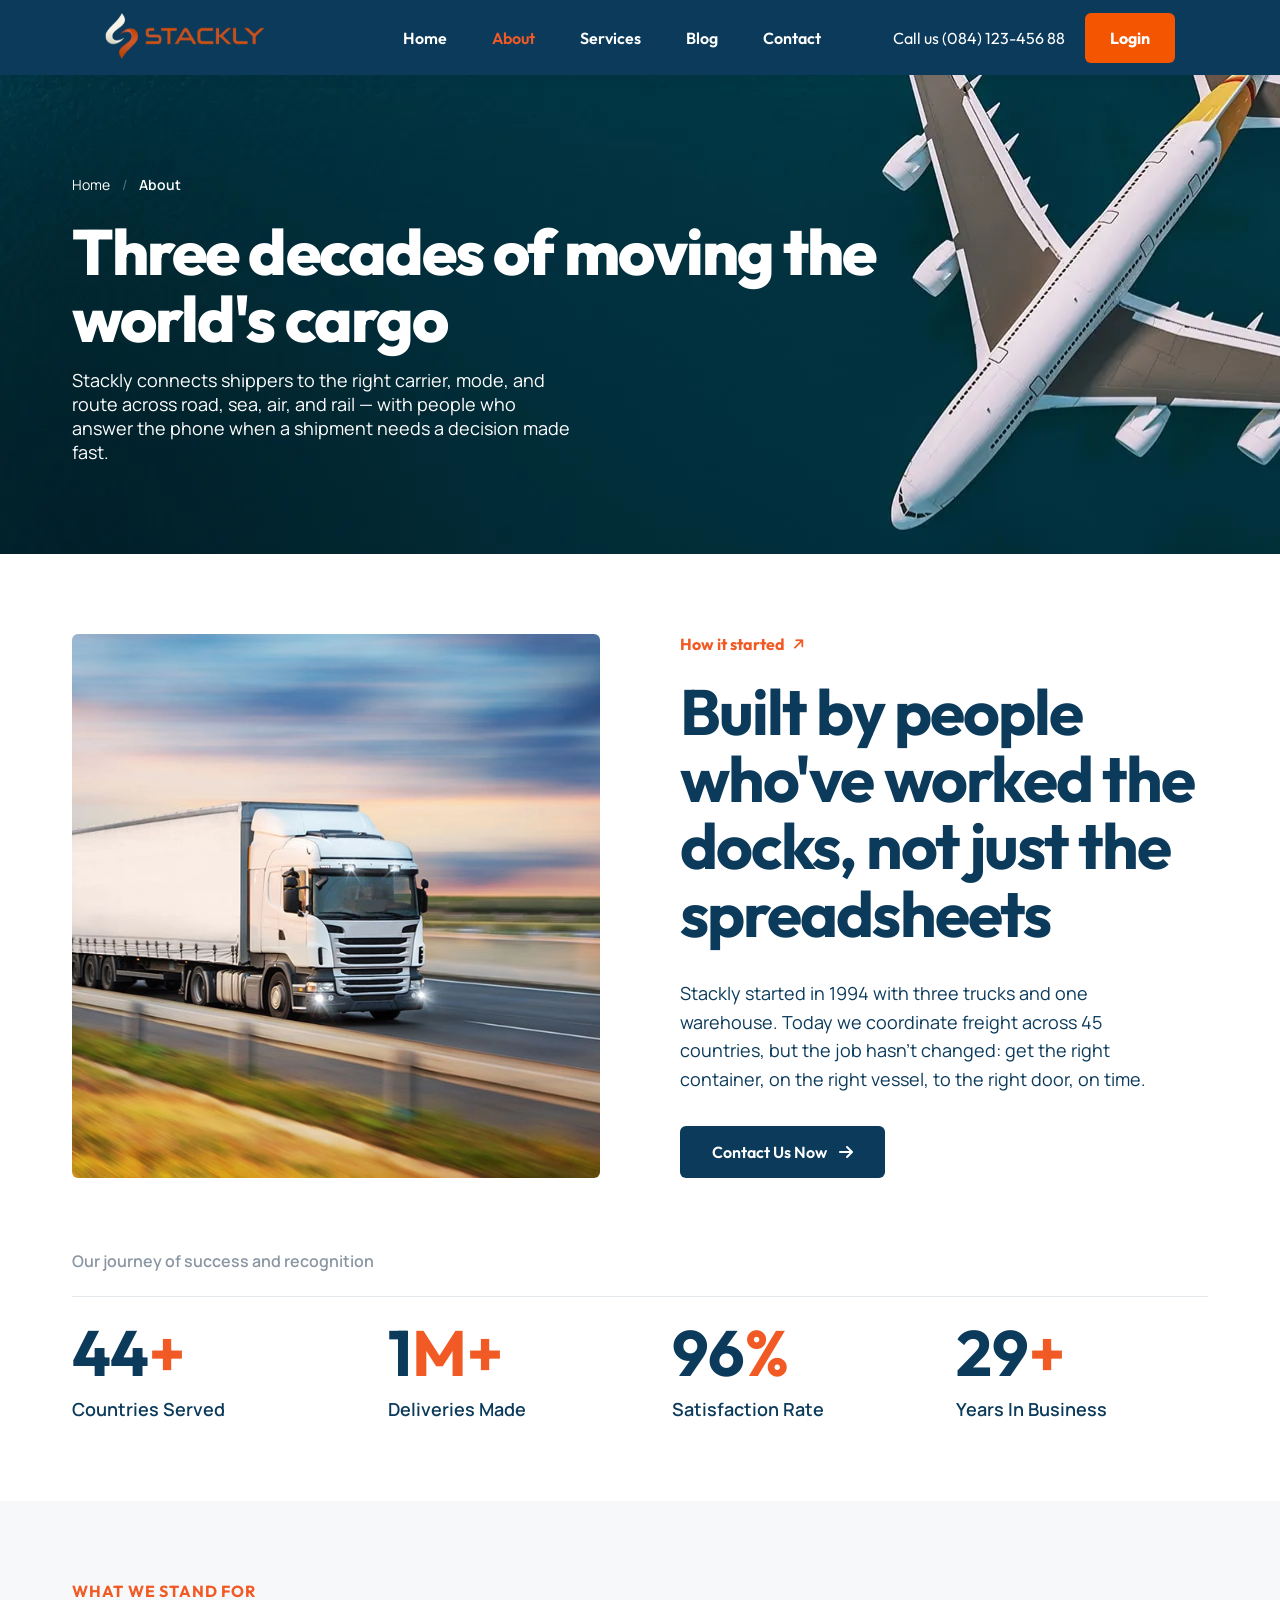
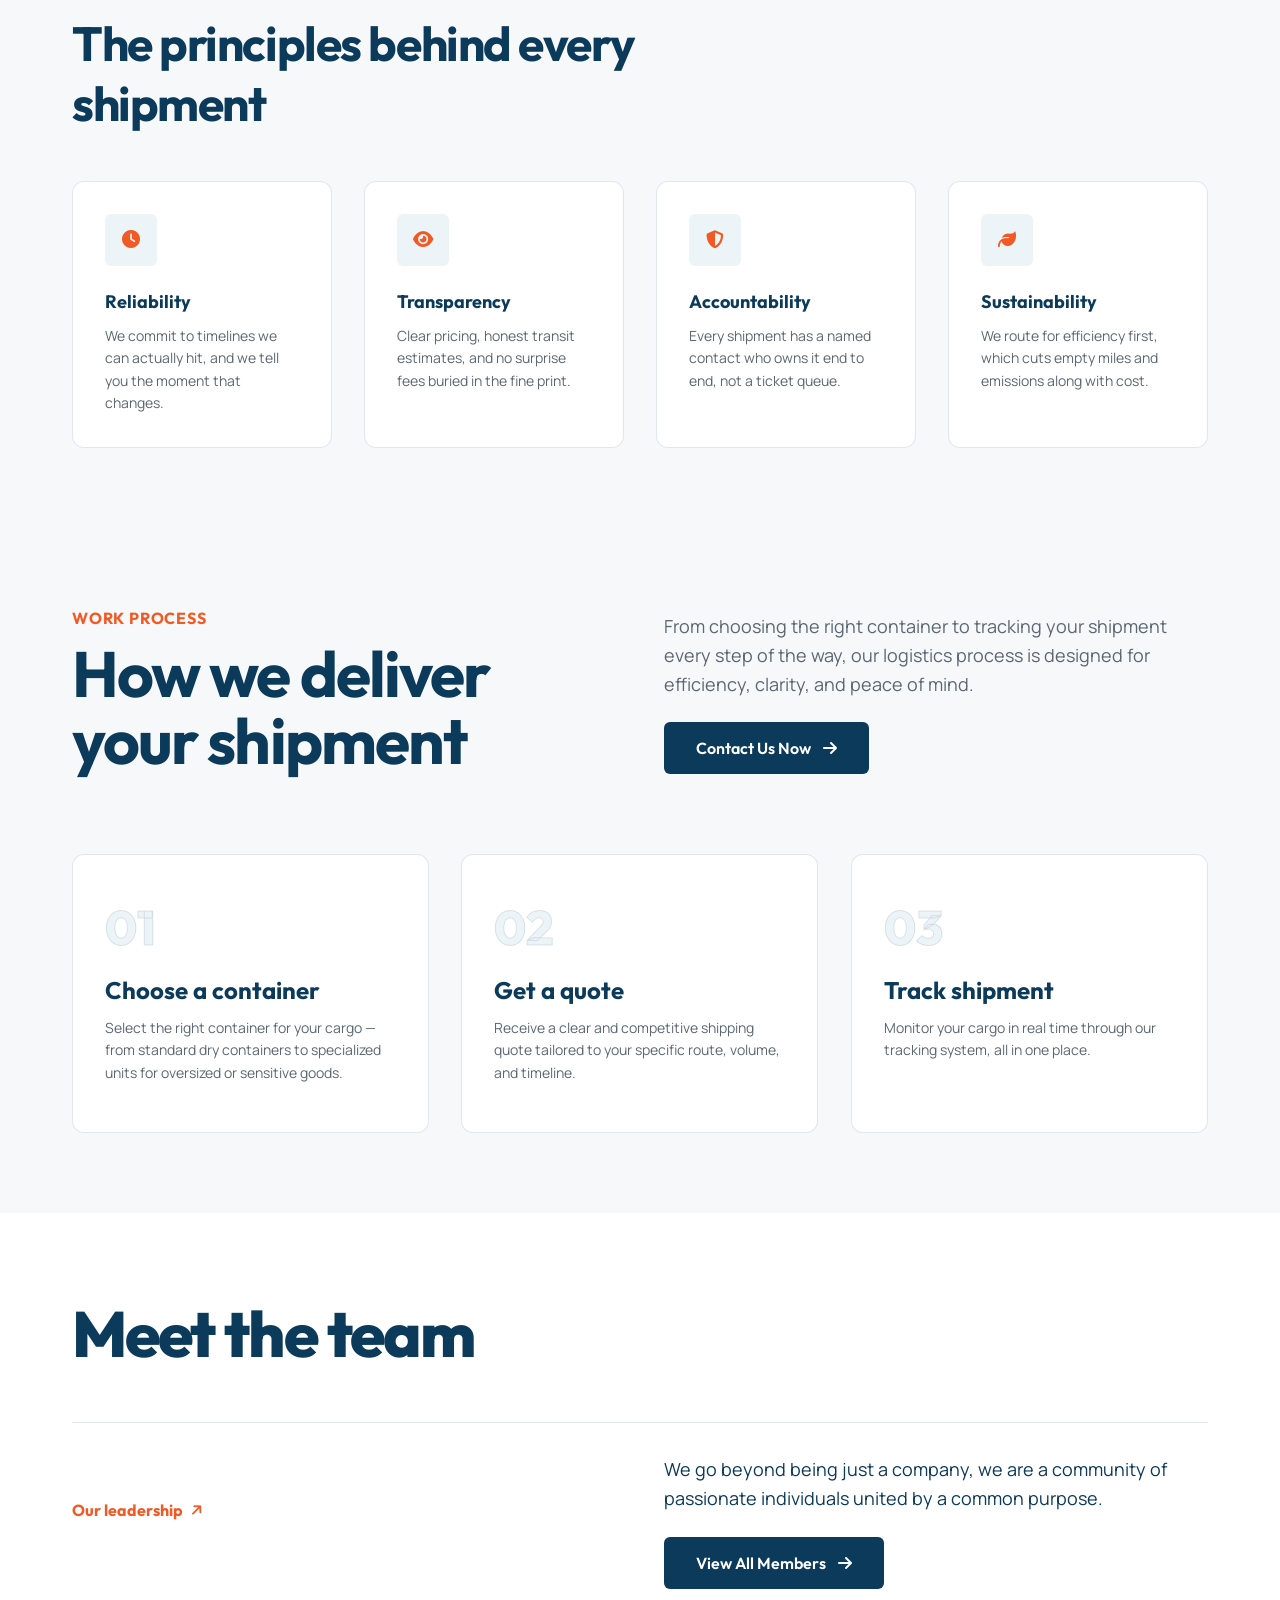
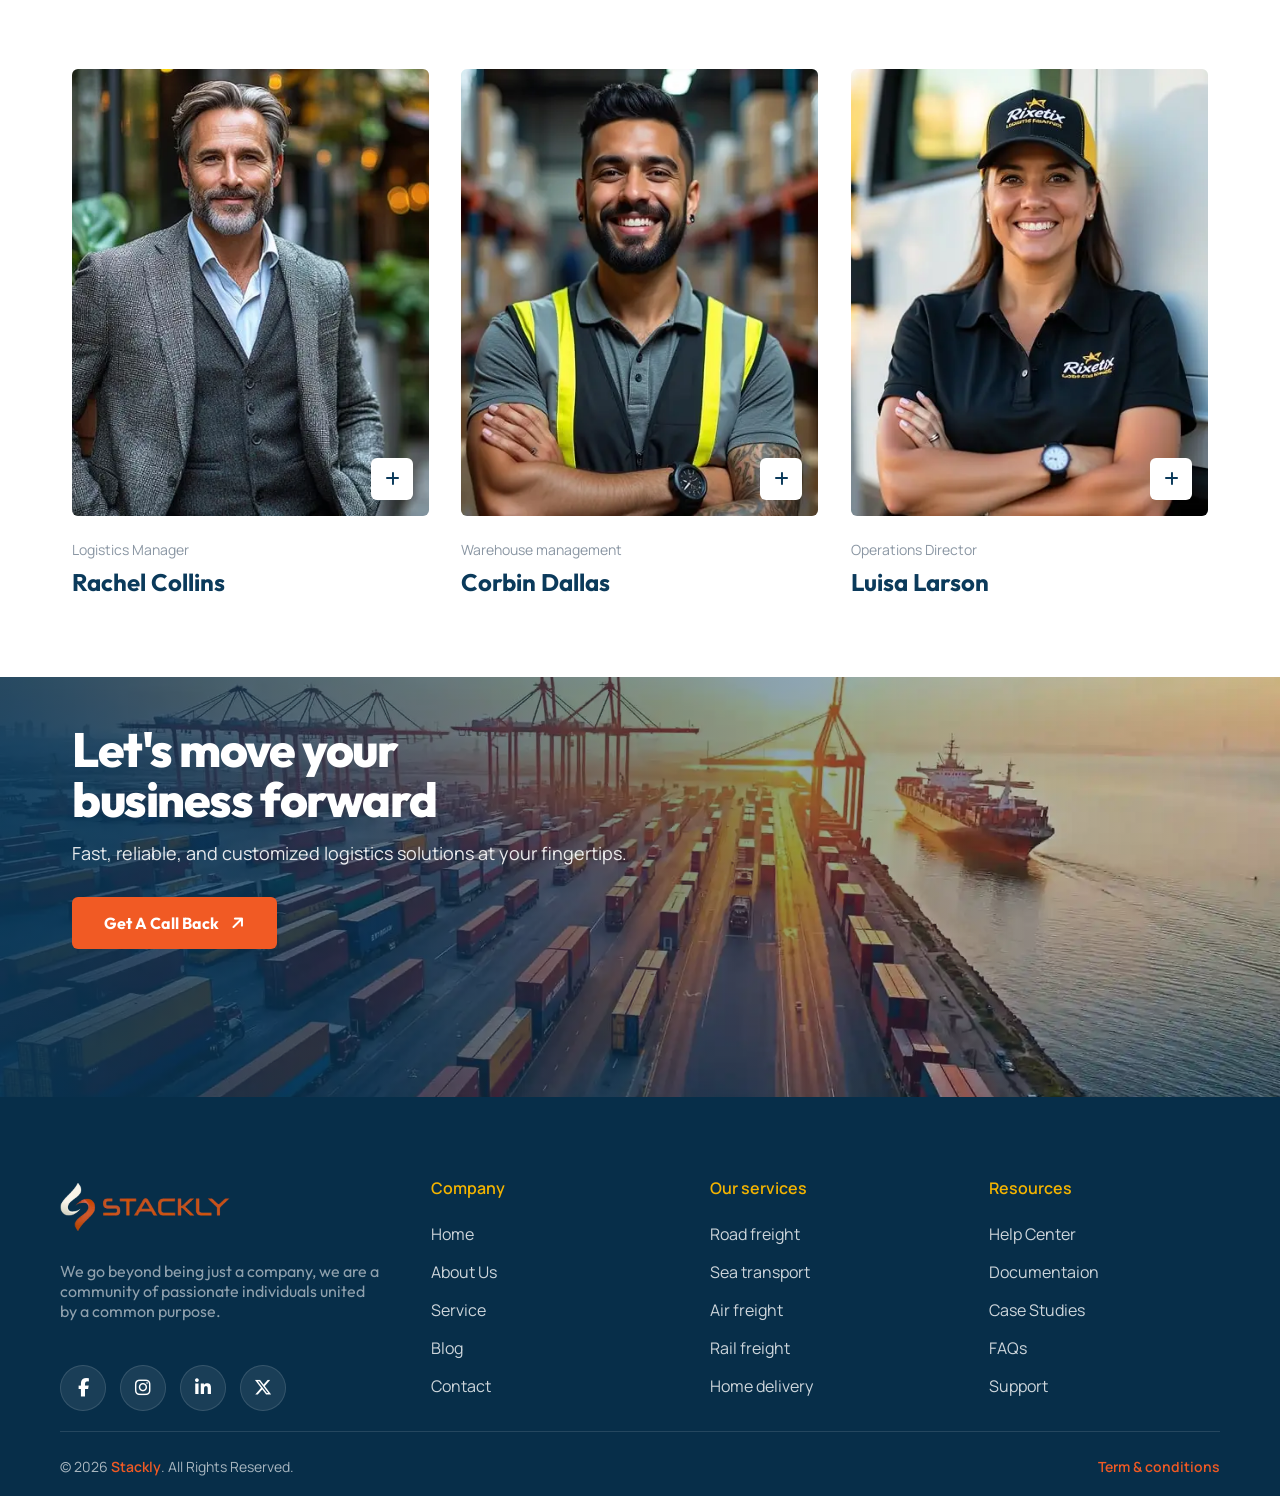
==== commit 85b66a07: "90% completed" ====
--- a/about.html
+++ b/about.html
@@ -50,7 +50,7 @@
 
     </header>
 
-    <section class="page-hero" style="padding-bottom: 90px; margin-bottom:0;">
+    <section class="page-hero about-hero" style="padding-bottom: 90px; margin-bottom:0;">
         <div class="page-hero-inner">
             <div class="breadcrumb">
                 <a href="./index.html">Home</a>
@@ -225,8 +225,7 @@
             <a href="./contact.html" class="btn-cta">Get A Call Back <i class="fa-solid fa-arrow-right"></i></a>
         </div>
     </section>
-
-      <footer class="site-footer">
+ <footer class="site-footer">
         <div class="footer-inner">
  
             <div class="footer-top">
@@ -236,18 +235,8 @@
      
                     </a>
                     <div class="footer-rating">
-                        <span class="rating-label">Clutch Average Rating</span>
-                        <div class="rating-row">
-                            <span class="rating-score">4.9 out of 5</span>
-                            <span class="rating-stars">
-                                <i class="fa-solid fa-star"></i>
-                                <i class="fa-solid fa-star"></i>
-                                <i class="fa-solid fa-star"></i>
-                                <i class="fa-solid fa-star"></i>
-                                <i class="fa-solid fa-star"></i>
-                            </span>
-                        </div>
-                        <a href="./contact.html" class="rating-arrow" aria-label="Read our reviews"><i class="fa-solid fa-arrow-right"></i></a>
+                        
+                       <p>We go beyond being just a company, we are a community of passionate individuals united by a common purpose.</p>
                     </div>
                    <div class="social">
     <a href="./404.html" aria-label="Facebook">
@@ -266,9 +255,7 @@
         <i class="fa-brands fa-x-twitter"></i>
     </a>
 
-    <a href="./404.html" aria-label="YouTube">
-        <i class="fa-brands fa-youtube"></i>
-    </a>
+  
 </div>
                 </div>
  
@@ -313,7 +300,9 @@
  
             <div class="footer-bottom">
                 <p>© 2026 <span class="brand-accent">Stackly</span>. All Rights Reserved.</p>
-                <p>Template Designed by <span class="brand-accent">Opal_WP</span></p>
+                <p><a href="./404.html" style="text-decoration: none;">
+<span class="brand-accent">Term & conditions</span>
+                </a> </p>
             </div>
  
         </div>
--- a/style.css
+++ b/style.css
@@ -42,7 +42,7 @@
   --fs-2xl:3rem;
   --fs-3xl:4rem;
   --fs-4xl:5rem;
-  --fs-hero:clamp(4rem,8vw,7rem);
+  --fs-hero:clamp(3rem,6vw,6rem);
 
   /* Line Heights */
 
@@ -213,9 +213,10 @@
     display:flex;
     align-items:center;
     justify-content:space-between;
-    height:95px;
+    height:75px;
     overflow: visible;
     padding:0 60px;
+    background: #0B3A5B; 
     box-shadow: var(--shadow-sm);
     backdrop-filter: blur(30px);
 }
@@ -237,16 +238,7 @@
     height: 100%;
     object-fit: cover;
 }
-.logo-area::before{
-    content:"";
-    position:absolute;
-    left:220px;  
-     top:50%;
-    transform:translateY(-50%);
-    width:1px;
-    height:55px;
-    background:rgba(255, 255, 255, 0.451);
-}
+
 .nav-links{
     margin:0px 10px;
     display:flex;
@@ -259,22 +251,13 @@
 }
 
 .nav-links a{
-    color:rgb(0, 0, 0);
+    color:rgb(255, 255, 255);
     text-decoration:none;
     font-weight:600;
     position:relative;
     transition: var(--transition);
 }
-.nav-links a::before{
-    content:"";
-    position:absolute;
-    left:0;
-    bottom:-6px;
-    width:0;
-    height:2px;
-    background:var(--secondary);
-    transition: var(--transition);
-}
+
 .nav-links a:hover{
     color: var(--accent);
 }
@@ -285,7 +268,7 @@
     color: var(--secondary);
 }
 .contact{
-    color:rgb(0, 0, 0);
+    color:rgb(255, 255, 255);
     padding:0 45px;
     display: flex;
     flex-wrap: nowrap;
@@ -295,16 +278,7 @@
     gap: 20px;
     flex: 0 0 auto;
 }
-.contact::before{
-    content:"";
-    position:absolute;
-    left:0;
-    top:50%;
-    transform:translateY(-50%);
-    width:1px;
-    height:55px;
-    background:rgba(255, 255, 255, 0.451);
-}
+
 .quote-btn{
     background:#f45500;
     color:white;
@@ -316,7 +290,8 @@
     animation: sk-pulse-ring 2.6s ease-out 1.5s infinite;
 }
 .quote-btn:hover{
-    background: var(--primary-dark);
+    background: white;
+    color: var(--primary);
     transform: translateY(-2px);
     animation-play-state: paused;
 }
@@ -428,6 +403,7 @@
 }
 .home-service .title{
     width: 100%;
+    padding: 20px 10px;
     max-width:var(--container);
     display: flex;
     flex-direction: column;
@@ -444,6 +420,7 @@
 .home-service .title h3{
     font-size:var(--fs-2xl);
     color: var(--bg-dark);
+    padding-right: 20px;
     padding-bottom: 50px;
     position: relative;
     font-weight: var(--fw-bold);
@@ -658,7 +635,6 @@
     cursor: pointer;
 }
 .btn-primary i{
-    rotate: -45deg;
     transition: var(--transition);
 }
 .btn-primary:hover{
@@ -907,9 +883,9 @@
     .nav-links{
         position: fixed;
         top: 95px;
-        right: 0;
-        width: 300px;
-        height: calc(100vh - 95px);
+        left: 0px;
+        width: 100%;
+        height: 100vh;
         padding: 20px;
         background: var(--primary-dark);
         
@@ -918,7 +894,7 @@
         justify-content: flex-start;
         align-items: flex-start;
 
-        transform: translateX(110%);
+        transform: translateX(100%);
         transition: .35s ease;
 
         overflow-y: auto;
@@ -976,6 +952,8 @@
     .hero-left{
         padding: 20px;
         gap: 0;
+        justify-content: flex-start;
+        padding-top: 250px;
     }
     .number{
         display: none;
@@ -1015,13 +993,13 @@
     .hero-grid{
         grid-template-columns: 1fr;
         justify-content: center;
-        align-items: center;
+        align-items: flex-start;
     }
     .hero-left{
-        justify-content: center;
+        justify-content:center;
         align-items: flex-start;
-                padding-top: 100px;
-
+                padding-top: 150px;
+        gap: 0;
     }
     .hero-left h1{
         line-height: 65px;
@@ -1227,10 +1205,9 @@
 @media (max-width: 1024px){
     .quote-body{
         grid-template-columns: 1fr;
-    }
-    .quote-head h2{
-        font-size: var(--fs-3xl);
-    }
+        gap: 0px;
+    }
+  
     .quote-figure img{
         max-width: 100%;
     }
@@ -1254,10 +1231,22 @@
     .contact-item{
         grid-template-columns: 1fr;
         gap: var(--space-xs);
+        display: grid;
+    padding: var(--space-md) 0;
+    border-top: 1px solid rgba(255, 255, 255, .15);
     }
     .quote-card{
         transform: translateY(0);
         margin-top: var(--space-lg);
+    }
+    .quote-lead{
+      font-family: var(--font-secondary);
+    color: var(--white);
+    font-size: 1rem;
+    line-height: var(--lh-body);
+    font-weight: var(--fw-medium);
+    margin-bottom: 10px;
+    max-width: 40ch;
     }
 }
 /* ========== TEAM SECTION ========== */
@@ -1358,7 +1347,6 @@
 .team-plus:hover{
     background: var(--secondary);
     color: var(--white);
-    transform: rotate(90deg);
 }
 
 .team-role{
@@ -1392,6 +1380,7 @@
     .team-grid{
         grid-template-columns: 1fr;
     }
+  
 }
 /* ========== TESTIMONIAL SECTION ========== */
 
@@ -1515,6 +1504,117 @@
     .testimonial-title{
         font-size: var(--fs-2xl);
     }
+}
+/* Rating */
+.testimonial-rating{
+    display:flex;
+    align-items:center;
+    gap:12px;
+    margin-top:24px;
+}
+
+.testimonial-rating span{
+    color:#FFD54A;
+    font-size:22px;
+    letter-spacing:2px;
+}
+
+.testimonial-rating p{
+    color:rgba(255,255,255,.9);
+    font-size:14px;
+    font-family:var(--font-secondary);
+}
+
+/* Service Tags */
+.testimonial-services{
+    display:flex;
+    flex-wrap:wrap;
+    gap:10px;
+    margin-top:24px;
+}
+
+.testimonial-services span{
+    padding:8px 18px;
+    border:1px solid rgba(255,255,255,.3);
+    border-radius:30px;
+    color:#fff;
+    font-size:13px;
+    font-weight:600;
+    font-family:var(--font-secondary);
+    transition:.3s;
+}
+
+.testimonial-services span:hover{
+    background:#fff;
+    color:var(--secondary);
+}
+
+/* Stats */
+.testimonial-stats{
+    display:grid;
+    grid-template-columns:repeat(3,1fr);
+    gap:20px;
+    margin-top:32px;
+    padding-top:24px;
+    border-top:1px solid rgba(255,255,255,.2);
+}
+
+.stat h3{
+    color:#fff;
+    font-size:30px;
+    margin-bottom:6px;
+    font-family:var(--font-primary);
+}
+
+.stat span{
+    color:rgba(255,255,255,.75);
+    font-size:13px;
+    font-family:var(--font-secondary);
+}
+
+/* CTA */
+.testimonial-action{
+    margin-top:32px;
+}
+
+.testimonial-action .btn-primary{
+    display:inline-flex;
+    align-items:center;
+    justify-content:center;
+    padding:14px 30px;
+    background:#fff;
+    color:var(--secondary);
+    text-decoration:none;
+    border-radius:50px;
+    font-weight:700;
+    transition:.3s;
+}
+
+.testimonial-action .btn-primary:hover{
+    transform:translateY(-3px);
+    box-shadow:0 10px 30px rgba(0,0,0,.2);
+}
+
+@media(max-width:768px){
+
+    .testimonial-stats{
+        grid-template-columns:1fr;
+        gap:8px;
+    }
+
+    .testimonial-rating{
+        flex-direction:column;
+        align-items:flex-start;
+    }
+
+    .testimonial-services{
+        gap:8px;
+    }
+    .testimonial-inner{
+    max-width: var(--container);
+    margin: 0 auto;
+    padding: 0 var(--space-xs);
+}
 }
 
 /* ========== CTA BANNER SECTION ========== */
@@ -1858,6 +1958,7 @@
     align-items: center;
     gap: var(--space-lg);
     max-width: 320px;
+   color: rgba(255,255,255,.55);
 }
 .rating-label{
     display: block;
@@ -2046,6 +2147,7 @@
     .footer-logo{
         width: 140px;
     }
+   
 }
 
 /* ========================================================
@@ -2085,6 +2187,10 @@
     .quote-form-section{
         padding: 25px 16px;
     }
+       .quote-head h2{
+        font-size:3rem;
+        margin-bottom: 10px;
+    }
     .quote-card{
         padding: var(--space-lg);
     }
@@ -2123,6 +2229,7 @@
     .hero-left{
         padding: 16px;
     }
+       
     .hero-left a{
         width: 100%;
         justify-content: center;
@@ -2207,4 +2314,131 @@
 
 .social a:hover i{
     transform: scale(1.15);
+}
+
+.hero-man{
+    position: absolute;
+    bottom: 0;
+    left: 50%;
+    transform: translateX(-50%);
+    width: 480px;
+    max-width: 100%;
+    height: auto;
+    z-index: 10;
+    pointer-events: none;
+    user-select: none;
+}
+
+/* Large Laptop */
+@media (max-width: 1400px){
+    .hero-man{
+        width: 440px;
+        left: 52%;
+    }
+}
+
+/* Laptop */
+@media (max-width: 1200px){
+    .hero-man{
+        width: 390px;
+        left: 54%;
+    }
+}
+
+/* Tablet */
+@media (max-width: 992px){
+    .hero-man{
+        width: 330px;
+        left: 60%;
+    }
+}
+
+/* Mobile */
+@media (max-width: 768px){
+    .hero-man{
+        width: 260px;
+        left: 50%;
+        transform: translateX(-50%);
+        bottom: 0;
+    }
+}
+
+/* Small Mobile */
+@media (max-width: 576px){
+    .hero-man{
+        width: 220px;
+        left: 50%;
+        transform: translateX(-50%);
+        bottom: 0;
+    }
+    .nav-links a{
+        width: 100%;
+        color: white;
+        padding: 5px 0;
+        border-bottom: 1px solid rgba(255,255,255,.1);
+    }
+}
+
+/* Extra Small Mobile */
+@media (max-width: 425px){
+    .hero-man{
+       display: none;
+    }
+}
+/* ========== LAPTOP SCREEN FIX (1025px–1440px) ==========
+   Existing rules jump straight from desktop full-bleed hero
+   to the 1024px tablet stack. Laptop screens (13"–15", short
+   viewport heights) sat in between with an oversized hero
+   image and text. This tightens both without touching the
+   stacked mobile layout below 1024px. */
+@media (min-width: 1025px) and (max-width: 1440px){
+
+    .hero-grid{
+        height: 90vh;
+        min-height: 620px;
+        max-height: 780px;
+    }
+
+    .hero-left{
+        padding-left: 60px;
+        gap: 10px;
+    }
+
+    .hero-left h1{
+        font-size: clamp(2.6rem, 5vw, 4.2rem);
+        line-height: 1.05;
+    }
+
+    .hero-left :nth-child(1),
+    .hero-left :nth-child(3){
+        font-size: var(--fs-md);
+    }
+
+    .hero-left a{
+        padding: 16px 18px;
+        margin-top: 14px;
+    }
+
+    .hero-right{
+        background-position: center top;
+    }
+
+    .hero-man{
+        width: 340px;
+        left: 56%;
+    }
+}
+
+/* Narrower/shorter laptops (e.g. 1280x800, 1366x768) need one
+   more notch down so the image doesn't crop awkwardly against
+   the reduced hero-grid height above. */
+@media (min-width: 1024px) and (max-width: 1366px){
+    .hero-grid{
+        height: 85vh;
+        min-height: 560px;
+    }
+
+    .hero-man{
+        width: 300px;
+    }
 }
--- a/pages-extra.css
+++ b/pages-extra.css
@@ -9,13 +9,40 @@
 /* ========== PAGE HERO (about / service / blog / contact) ========== */
 
 .page-hero{
-    background: var(--primary);
-    background-image:
-        linear-gradient(135deg, transparent 45%, rgba(255,255,255,.05) 45%, rgba(255,255,255,.05) 55%, transparent 55%);
-    background-size: 100% 100%;
+    background: #F15A24;
+   background-image:
+        linear-gradient(135deg, transparent 45%, rgba(255,255,255,.08) 45%, rgba(255,255,255,.08) 55%, transparent 55%),
+        linear-gradient(135deg, transparent 65%, rgba(255,255,255,.06) 65%, rgba(255,255,255,.06) 75%, transparent 75%);
+    background-size: cover;
     padding: 175px 0 90px;
     position: relative;
     overflow: hidden;
+    background-repeat: no-repeat;
+    background-position: center;
+
+}
+.about-hero{
+    background: url("./src/images/global-bc-compressed.webp");
+}
+.service-hero{
+    background: url("./src/images/h3_bg-5\ \(1\)\ \(1\).webp");
+     background-repeat: no-repeat;
+    background-position: center;
+    background-size: cover;
+
+}
+.blog-hero{
+    background: url("./src/images/service_5.webp");
+     background-position: center;
+    background-size: cover;
+   
+}
+.contact-hero{
+    background: url("./src/images/service_3\ \(1\).webp");
+     background-position: center;
+    background-size: cover;
+        background-repeat: no-repeat;
+
 }
 .page-hero-inner{
     max-width: var(--container);
@@ -34,13 +61,13 @@
     margin-bottom: var(--space-lg);
 }
 .breadcrumb a{
-    color: rgba(255,255,255,.85);
+    color:#ffffff;
     text-decoration: none;
     transition: var(--transition);
 }
 .breadcrumb a:hover{ color: var(--accent); }
 .breadcrumb .sep{ color: rgba(255,255,255,.35); }
-.breadcrumb .current{ color: var(--accent); font-weight: var(--fw-semibold); }
+.breadcrumb .current{ color:#ffffff; font-weight: var(--fw-semibold); }
 
 .page-hero h1{
     font-family: var(--font-primary);
@@ -52,7 +79,7 @@
     max-width: 20ch;
 }
 .page-hero p.para{
-    color: rgba(255,255,255,.75);
+    color:#ffffff;
     margin-top: var(--space-md);
     max-width: 46ch;
 }
@@ -530,7 +557,7 @@
     display: grid;
     grid-template-columns: 1fr 1fr;
     background: var(--bg-body);
-    padding-top: 95px;
+    padding-top: 65px;
 }
 .auth-visual{
     position: relative;
@@ -541,7 +568,7 @@
     background-size: 100% 100%;
     display: flex;
     flex-direction: column;
-    justify-content: flex-end;
+    justify-content: flex-start;
     padding: var(--space-3xl);
     overflow: hidden;
 }
@@ -557,6 +584,7 @@
 .auth-visual-content{
     position: relative;
     z-index: 1;
+
 }
 .auth-visual-content .eyebrow{
     color: var(--accent);
@@ -630,7 +658,7 @@
     display: flex;
     align-items: center;
     gap: var(--space-xs);
-    color: var(--text-secondary);
+    color:red;
 }
 .auth-checkbox input{ accent-color: var(--secondary); }
 .auth-options a{
@@ -797,4 +825,10 @@
     .error-actions{ flex-direction: column; width: 100%; }
     .error-actions .btn-primary,
     .error-actions .btn-ghost{ width: 100%; justify-content: center; }
+    .auth-card form{
+        gap: 5px;
+    }
+    .auth-card > p.para{
+    margin-bottom:10px;
+}
 }
